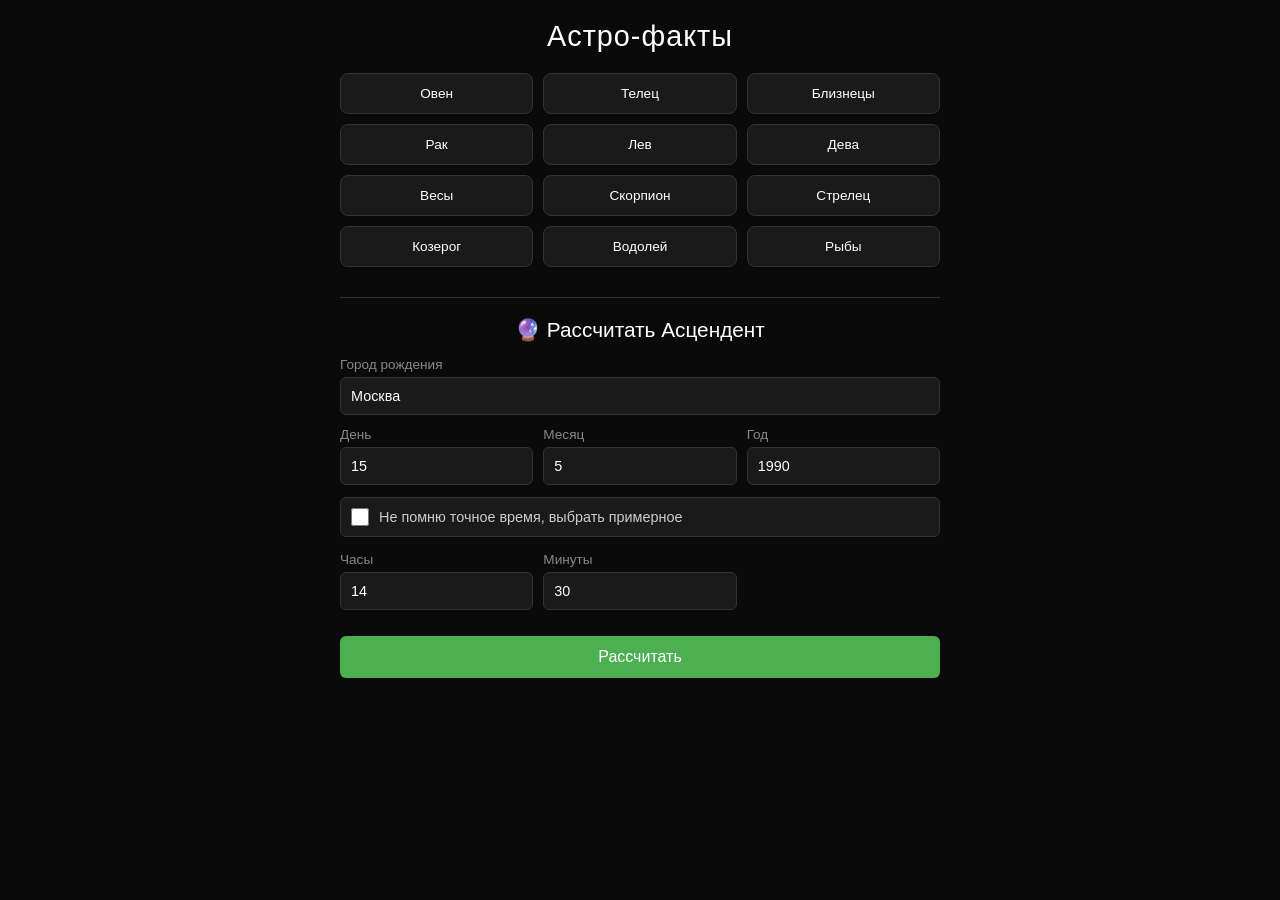
==== index.html @ 6d07a75b "Добавлен Telegram Web App SDK" ====
<!DOCTYPE html>
<html lang="ru">
<head>
    <meta charset="UTF-8">
    <meta name="viewport" content="width=device-width, initial-scale=1.0">
<script src="https://telegram.org/js/telegram-web-app.js"></script>
    <title>Астро-факты</title>
    <style>
        * { margin: 0; padding: 0; box-sizing: border-box; }
        body { font-family: -apple-system, BlinkMacSystemFont, 'Segoe UI', sans-serif; background: #0a0a0a; color: #fff; min-height: 100vh; display: flex; flex-direction: column; align-items: center; padding: 20px; }
        .container { max-width: 600px; width: 100%; }
        h1 { font-size: 1.8rem; margin-bottom: 20px; text-align: center; font-weight: 300; letter-spacing: 1px; }
        .sign-grid { display: grid; grid-template-columns: repeat(3, 1fr); gap: 10px; margin-bottom: 20px; }
        .sign-btn { background: #1a1a1a; border: 1px solid #333; color: #fff; padding: 12px 5px; border-radius: 8px; cursor: pointer; transition: all 0.2s; font-size: 0.85rem; }
        .sign-btn:hover { background: #2a2a2a; border-color: #555; }
        .sign-btn.active { background: #2a2a2a; border-color: #fff; font-weight: bold; }
        .tabs-container { overflow-x: auto; white-space: nowrap; margin-bottom: 20px; padding-bottom: 10px; border-bottom: 1px solid #333; }
        .tabs { display: inline-flex; gap: 8px; }
        .tab-btn { background: #1a1a1a; border: 1px solid #333; color: #888; padding: 10px 15px; cursor: pointer; font-size: 0.85rem; border-radius: 6px; transition: all 0.2s; white-space: nowrap; }
        .tab-btn:hover { color: #fff; border-color: #555; }
        .tab-btn.active { background: #fff; color: #000; font-weight: bold; border-color: #fff; }
        .horoscope-card { background: #1a1a1a; border: 1px solid #333; border-radius: 12px; padding: 20px; min-height: 300px; }
        .section { margin-bottom: 18px; }
        .section-title { font-size: 0.75rem; text-transform: uppercase; color: #888; margin-bottom: 6px; letter-spacing: 1px; }
        .section-content { font-size: 1.05rem; line-height: 1.5; color: #e0e0e0; }
        .astro-fact { background: #1a1a1a; border: 1px solid #333; padding: 12px; margin-bottom: 15px; border-radius: 8px; font-size: 0.85rem; color: #aaa; font-family: monospace; }
        .planet-card { background: #252525; border-left: 3px solid #4CAF50; padding: 12px; margin-bottom: 10px; border-radius: 0 8px 8px 0; font-size: 0.9rem; color: #ccc; }
        .planet-card.venus { border-left-color: #E91E63; }
        .planet-card.mars { border-left-color: #F44336; }
        .date-ref { font-size: 0.8rem; color: #666; text-align: right; margin-bottom: 15px; font-style: italic; }
        .meta { font-size: 0.75rem; color: #555; text-align: center; margin-top: 25px; padding-top: 15px; border-top: 1px solid #222; }
        .hidden { display: none; }
        
        .ascendant-section { margin-top: 30px; padding-top: 20px; border-top: 1px solid #333; }
        .ascendant-section h2 { font-size: 1.3rem; margin-bottom: 15px; text-align: center; font-weight: 400; }
        .form-group { margin-bottom: 12px; }
        .form-group label { display: block; font-size: 0.85rem; color: #888; margin-bottom: 5px; }
        .form-group input, .form-group select { width: 100%; background: #1a1a1a; border: 1px solid #333; color: #fff; padding: 10px; border-radius: 6px; font-size: 0.9rem; }
        .form-group input:focus, .form-group select:focus { outline: none; border-color: #4CAF50; }
        .form-row { display: grid; grid-template-columns: repeat(3, 1fr); gap: 10px; }
        .calc-btn { width: 100%; background: #4CAF50; color: #fff; border: none; padding: 12px; border-radius: 6px; font-size: 1rem; cursor: pointer; margin-top: 10px; transition: background 0.2s; }
        .calc-btn:hover { background: #45a049; }
        .calc-btn:disabled { background: #555; cursor: not-allowed; }
        .ascendant-result { background: #1a1a1a; border: 1px solid #4CAF50; border-radius: 8px; padding: 15px; margin-top: 15px; }
        .ascendant-result h3 { font-size: 1.1rem; margin-bottom: 10px; color: #4CAF50; }
        .ascendant-result p { font-size: 0.95rem; line-height: 1.5; color: #ccc; margin-bottom: 8px; }
        .error-msg { color: #ff6b6b; text-align: center; padding: 10px; }
        
        /* Стили для чекбокса переключения */
        .time-toggle { display: flex; align-items: center; gap: 10px; margin-bottom: 15px; padding: 10px; background: #1a1a1a; border-radius: 6px; border: 1px solid #333; }
        .time-toggle input[type="checkbox"] { width: 18px; height: 18px; cursor: pointer; }
        .time-toggle label { font-size: 0.9rem; color: #ccc; cursor: pointer; margin: 0; }
    </style>
</head>
<body>
    <div class="container">
        <h1>Астро-факты</h1>
        <div class="sign-grid">
            <button class="sign-btn" data-sign="aries">Овен</button>
            <button class="sign-btn" data-sign="taurus">Телец</button>
            <button class="sign-btn" data-sign="gemini">Близнецы</button>
            <button class="sign-btn" data-sign="cancer">Рак</button>
            <button class="sign-btn" data-sign="leo">Лев</button>
            <button class="sign-btn" data-sign="virgo">Дева</button>
            <button class="sign-btn" data-sign="libra">Весы</button>
            <button class="sign-btn" data-sign="scorpio">Скорпион</button>
            <button class="sign-btn" data-sign="sagittarius">Стрелец</button>
            <button class="sign-btn" data-sign="capricorn">Козерог</button>
            <button class="sign-btn" data-sign="aquarius">Водолей</button>
            <button class="sign-btn" data-sign="pisces">Рыбы</button>
        </div>

        <div id="horoscopeCard" class="horoscope-card hidden">
            <div class="tabs-container">
                <div class="tabs">
                    <button class="tab-btn active" data-tab="today">Сегодня</button>
                    <button class="tab-btn" data-tab="tomorrow">Завтра</button>
                    <button class="tab-btn" data-tab="this_week">Эта неделя</button>
                    <button class="tab-btn" data-tab="next_week">След. неделя</button>
                    <button class="tab-btn" data-tab="this_month">Этот месяц</button>
                    <button class="tab-btn" data-tab="next_month">След. месяц</button>
                    <button class="tab-btn" data-tab="this_year">Этот год</button>
                </div>
            </div>

            <div id="loadingMsg" style="text-align: center; color: #888; padding: 40px;">Выберите знак зодиака</div>
            <div id="contentArea" class="hidden">
                <div class="date-ref" id="dateRef"></div>
                <div class="astro-fact" id="astroFact"></div>
                <div class="planet-card venus" id="venusCard"></div>
                <div class="planet-card mars" id="marsCard"></div>
                <div class="section"><div class="section-title">Фокус периода</div><div class="section-content" id="content-focus"></div></div>
                <div class="section"><div class="section-title">Рекомендуется</div><div class="section-content" id="content-do"></div></div>
                <div class="section"><div class="section-title">Категорически избегать</div><div class="section-content" id="content-avoid"></div></div>
            </div>
            <div class="meta" id="meta"></div>
        </div>

        <div class="ascendant-section">
            <h2>🔮 Рассчитать Асцендент</h2>
            <div class="form-group">
                <label>Город рождения</label>
                <input type="text" id="cityInput" placeholder="Например: Москва" value="Москва">
            </div>
            <div class="form-row">
                <div class="form-group"><label>День</label><input type="number" id="dayInput" min="1" max="31" value="15"></div>
                <div class="form-group"><label>Месяц</label><input type="number" id="monthInput" min="1" max="12" value="5"></div>
                <div class="form-group"><label>Год</label><input type="number" id="yearInput" min="1900" max="2030" value="1990"></div>
            </div>
            
            <!-- Чекбокс переключения -->
            <div class="time-toggle">
                <input type="checkbox" id="approximateTime" onchange="toggleTimeInput()">
                <label for="approximateTime">Не помню точное время, выбрать примерное</label>
            </div>

            <!-- Точное время (по умолчанию видно) -->
            <div id="exactTimeBlock">
                <div class="form-row">
                    <div class="form-group"><label>Часы</label><input type="number" id="hourInput" min="0" max="23" value="14"></div>
                    <div class="form-group"><label>Минуты</label><input type="number" id="minuteInput" min="0" max="59" value="30"></div>
                    <div class="form-group"><label>&nbsp;</label><div style="height: 42px;"></div></div>
                </div>
            </div>

            <!-- Примерное время (по умолчанию скрыто) -->
            <div id="approximateTimeBlock" class="hidden">
                <div class="form-group">
                    <label>Примерное время рождения</label>
                    <select id="timeOfDay">
                        <option value="09:00">Утро (06:00 - 11:59)</option>
                        <option value="15:00" selected>День (12:00 - 17:59)</option>
                        <option value="21:00">Вечер (18:00 - 23:59)</option>
                        <option value="03:00">Ночь (00:00 - 05:59)</option>
                    </select>
                </div>
            </div>

            <button class="calc-btn" id="calcBtn" onclick="calculateAscendant()">Рассчитать</button>
            <div id="ascendantResult" class="hidden"></div>
        </div>
    </div>

    <script>
        let horoscopeData = null;
        let currentSign = null;
        let currentTab = 'today';

        fetch('horoscope.json').then(r => r.json()).then(data => { 
            horoscopeData = data; 
            const rx = data.meta.current_mercury_rx ? "⚠️ Меркурий ретроградный" : "✅ Меркурий прямой";
            document.getElementById('meta').textContent = `Система на реальных эфемеридах. Луна: ${data.meta.current_moon}. ${rx}.`;
        }).catch(err => console.error('Ошибка:', err));

        document.querySelectorAll('.sign-btn').forEach(btn => {
            btn.addEventListener('click', () => {
                currentSign = btn.dataset.sign;
                document.querySelectorAll('.sign-btn').forEach(b => b.classList.remove('active'));
                btn.classList.add('active');
                document.getElementById('horoscopeCard').classList.remove('hidden');
                renderContent();
            });
        });

        document.querySelectorAll('.tab-btn').forEach(btn => {
            btn.addEventListener('click', () => {
                currentTab = btn.dataset.tab;
                document.querySelectorAll('.tab-btn').forEach(b => b.classList.remove('active'));
                btn.classList.add('active');
                renderContent();
            });
        });

        function renderContent() {
            if (!horoscopeData || !currentSign) return;
            const data = horoscopeData[currentSign][currentTab];
            if (!data) return;
            document.getElementById('loadingMsg').classList.add('hidden');
            document.getElementById('contentArea').classList.remove('hidden');
            document.getElementById('dateRef').textContent = `Дата расчета: ${data.date_ref}`;
            document.getElementById('astroFact').textContent = data.astro_fact;
            document.getElementById('venusCard').textContent = `♀ Венера: ${data.venus}`;
            document.getElementById('marsCard').textContent = `♂ Марс: ${data.mars}`;
            document.getElementById('content-focus').textContent = data.focus;
            document.getElementById('content-do').textContent = data.do;
            document.getElementById('content-avoid').textContent = data.avoid;
        }

        // Переключение между точным и примерным временем
        function toggleTimeInput() {
            const isApproximate = document.getElementById('approximateTime').checked;
            const exactBlock = document.getElementById('exactTimeBlock');
            const approxBlock = document.getElementById('approximateTimeBlock');
            
            if (isApproximate) {
                exactBlock.classList.add('hidden');
                approxBlock.classList.remove('hidden');
            } else {
                exactBlock.classList.remove('hidden');
                approxBlock.classList.add('hidden');
            }
        }

        async function calculateAscendant() {
            const city = document.getElementById('cityInput').value.trim();
            const day = document.getElementById('dayInput').value;
            const month = document.getElementById('monthInput').value;
            const year = document.getElementById('yearInput').value;
            const isApproximate = document.getElementById('approximateTime').checked;
            
            let hour, minute;
            
            if (isApproximate) {
                // Берем время из выпадающего списка
                const timeString = document.getElementById('timeOfDay').value;
                [hour, minute] = timeString.split(':');
            } else {
                // Берем точное время из полей
                hour = document.getElementById('hourInput').value;
                minute = document.getElementById('minuteInput').value;
            }

            if (!city || !day || !month || !year) {
                showAscendantError('Заполните город и дату рождения');
                return;
            }

            const btn = document.getElementById('calcBtn');
            const resultDiv = document.getElementById('ascendantResult');
            
            btn.disabled = true;
            btn.textContent = 'Считаем...';
            resultDiv.classList.add('hidden');

            try {
                const url = `https://astro-calc.fit-for.workers.dev/?city=${encodeURIComponent(city)}&year=${year}&month=${month}&day=${day}&hour=${hour}&minute=${minute}`;
                
                const response = await fetch(url);
                if (!response.ok) throw new Error('Ошибка сети: ' + response.status);
                
                const data = await response.json();

                if (data.error) {
                    showAscendantError(data.error);
                } else {
                    const timeLabel = isApproximate ? '(примерно)' : '';
                    resultDiv.innerHTML = `
                        <div class="ascendant-result">
                            <h3>♈ Асцендент в знаке ${data.ascendant.sign}</h3>
                            <p><strong>Градус:</strong> ${data.ascendant.degree_in_sign}</p>
                            <p><strong>Время расчета:</strong> ${hour}:${minute} ${timeLabel}</p>
                            <p><strong>Город:</strong> ${data.city}</p>
                            <p style="margin-top: 12px; border-top: 1px solid #333; padding-top: 10px; font-style: italic;">${data.interpretation}</p>
                        </div>
                    `;
                    resultDiv.classList.remove('hidden');
                }
            } catch (error) {
                console.error('Ошибка:', error);
                showAscendantError('Ошибка соединения. Попробуйте позже.');
            } finally {
                btn.disabled = false;
                btn.textContent = 'Рассчитать';
            }
        }

        function showAscendantError(message) {
            const resultDiv = document.getElementById('ascendantResult');
            resultDiv.innerHTML = `<div class="error-msg">${message}</div>`;
            resultDiv.classList.remove('hidden');
        }
    </script>
</body>
</html>
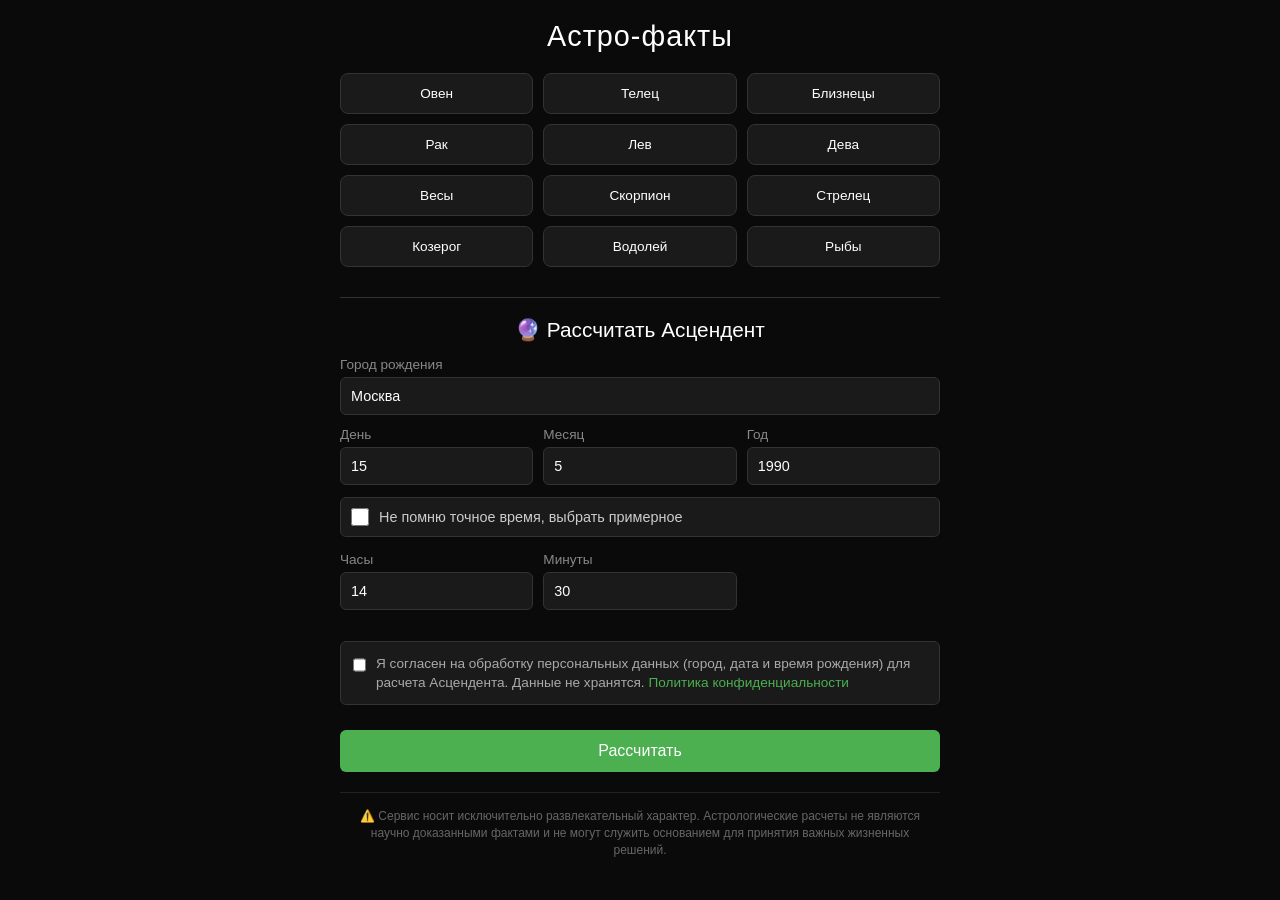
==== commit 6bd61441: "Добавлены политика конфиденциальности, галочка согласия и дисклеймер" ====
--- a/index.html
+++ b/index.html
@@ -3,8 +3,8 @@
 <head>
     <meta charset="UTF-8">
     <meta name="viewport" content="width=device-width, initial-scale=1.0">
-<script src="https://telegram.org/js/telegram-web-app.js"></script>
     <title>Астро-факты</title>
+    <script src="https://telegram.org/js/telegram-web-app.js"></script>
     <style>
         * { margin: 0; padding: 0; box-sizing: border-box; }
         body { font-family: -apple-system, BlinkMacSystemFont, 'Segoe UI', sans-serif; background: #0a0a0a; color: #fff; min-height: 100vh; display: flex; flex-direction: column; align-items: center; padding: 20px; }
@@ -46,10 +46,50 @@
         .ascendant-result p { font-size: 0.95rem; line-height: 1.5; color: #ccc; margin-bottom: 8px; }
         .error-msg { color: #ff6b6b; text-align: center; padding: 10px; }
         
-        /* Стили для чекбокса переключения */
         .time-toggle { display: flex; align-items: center; gap: 10px; margin-bottom: 15px; padding: 10px; background: #1a1a1a; border-radius: 6px; border: 1px solid #333; }
         .time-toggle input[type="checkbox"] { width: 18px; height: 18px; cursor: pointer; }
         .time-toggle label { font-size: 0.9rem; color: #ccc; cursor: pointer; margin: 0; }
+        
+        /* Новые стили для согласия и дисклеймера */
+        .consent-block { 
+            background: #1a1a1a; 
+            border: 1px solid #333; 
+            border-radius: 6px; 
+            padding: 12px; 
+            margin: 15px 0; 
+            display: flex; 
+            align-items: flex-start; 
+            gap: 10px;
+        }
+        .consent-block input[type="checkbox"] { 
+            width: 18px; 
+            height: 18px; 
+            cursor: pointer; 
+            margin-top: 2px;
+        }
+        .consent-block label { 
+            font-size: 0.85rem; 
+            color: #aaa; 
+            cursor: pointer; 
+            line-height: 1.4;
+        }
+        .consent-block a { 
+            color: #4CAF50; 
+            text-decoration: none;
+        }
+        .consent-block a:hover { 
+            text-decoration: underline;
+        }
+        
+        .disclaimer { 
+            font-size: 0.75rem; 
+            color: #666; 
+            text-align: center; 
+            margin-top: 20px; 
+            padding: 15px; 
+            border-top: 1px solid #222;
+            line-height: 1.4;
+        }
     </style>
 </head>
 <body>
@@ -108,13 +148,11 @@
                 <div class="form-group"><label>Год</label><input type="number" id="yearInput" min="1900" max="2030" value="1990"></div>
             </div>
             
-            <!-- Чекбокс переключения -->
             <div class="time-toggle">
                 <input type="checkbox" id="approximateTime" onchange="toggleTimeInput()">
                 <label for="approximateTime">Не помню точное время, выбрать примерное</label>
             </div>
 
-            <!-- Точное время (по умолчанию видно) -->
             <div id="exactTimeBlock">
                 <div class="form-row">
                     <div class="form-group"><label>Часы</label><input type="number" id="hourInput" min="0" max="23" value="14"></div>
@@ -123,7 +161,6 @@
                 </div>
             </div>
 
-            <!-- Примерное время (по умолчанию скрыто) -->
             <div id="approximateTimeBlock" class="hidden">
                 <div class="form-group">
                     <label>Примерное время рождения</label>
@@ -136,8 +173,22 @@
                 </div>
             </div>
 
+            <!-- Блок согласия на обработку ПДн -->
+            <div class="consent-block">
+                <input type="checkbox" id="consentCheckbox">
+                <label for="consentCheckbox">
+                    Я согласен на обработку персональных данных (город, дата и время рождения) для расчета Асцендента. 
+                    Данные не хранятся. <a href="privacy.html" target="_blank">Политика конфиденциальности</a>
+                </label>
+            </div>
+
             <button class="calc-btn" id="calcBtn" onclick="calculateAscendant()">Рассчитать</button>
             <div id="ascendantResult" class="hidden"></div>
+        </div>
+
+        <!-- Дисклеймер -->
+        <div class="disclaimer">
+            ⚠️ Сервис носит исключительно развлекательный характер. Астрологические расчеты не являются научно доказанными фактами и не могут служить основанием для принятия важных жизненных решений.
         </div>
     </div>
 
@@ -186,7 +237,6 @@
             document.getElementById('content-avoid').textContent = data.avoid;
         }
 
-        // Переключение между точным и примерным временем
         function toggleTimeInput() {
             const isApproximate = document.getElementById('approximateTime').checked;
             const exactBlock = document.getElementById('exactTimeBlock');
@@ -202,6 +252,13 @@
         }
 
         async function calculateAscendant() {
+            // Проверяем согласие
+            const consentChecked = document.getElementById('consentCheckbox').checked;
+            if (!consentChecked) {
+                showAscendantError('Поставьте галочку согласия на обработку данных');
+                return;
+            }
+
             const city = document.getElementById('cityInput').value.trim();
             const day = document.getElementById('dayInput').value;
             const month = document.getElementById('monthInput').value;
@@ -211,11 +268,9 @@
             let hour, minute;
             
             if (isApproximate) {
-                // Берем время из выпадающего списка
                 const timeString = document.getElementById('timeOfDay').value;
                 [hour, minute] = timeString.split(':');
             } else {
-                // Берем точное время из полей
                 hour = document.getElementById('hourInput').value;
                 minute = document.getElementById('minuteInput').value;
             }
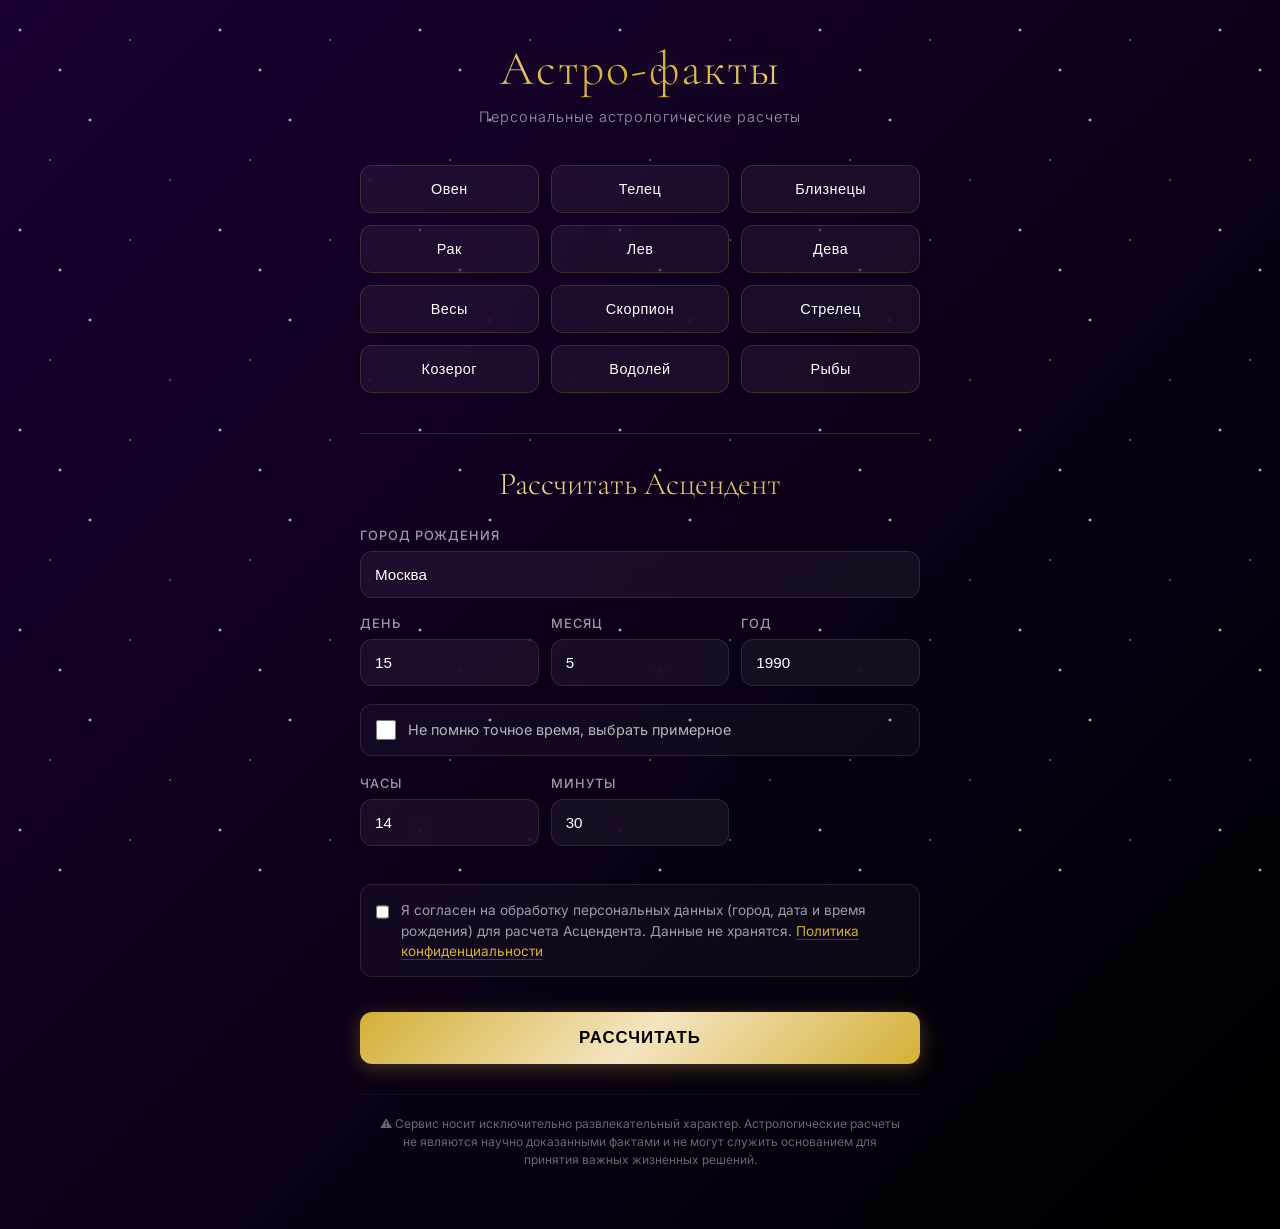
==== commit fa9ed96c: "Премиальный дизайн с космической тематикой" ====
--- a/index.html
+++ b/index.html
@@ -5,96 +5,430 @@
     <meta name="viewport" content="width=device-width, initial-scale=1.0">
     <title>Астро-факты</title>
     <script src="https://telegram.org/js/telegram-web-app.js"></script>
+    <link href="https://fonts.googleapis.com/css2?family=Cormorant+Garamond:wght@300;400;600&family=Inter:wght@300;400;500;600&display=swap" rel="stylesheet">
     <style>
         * { margin: 0; padding: 0; box-sizing: border-box; }
-        body { font-family: -apple-system, BlinkMacSystemFont, 'Segoe UI', sans-serif; background: #0a0a0a; color: #fff; min-height: 100vh; display: flex; flex-direction: column; align-items: center; padding: 20px; }
-        .container { max-width: 600px; width: 100%; }
-        h1 { font-size: 1.8rem; margin-bottom: 20px; text-align: center; font-weight: 300; letter-spacing: 1px; }
-        .sign-grid { display: grid; grid-template-columns: repeat(3, 1fr); gap: 10px; margin-bottom: 20px; }
-        .sign-btn { background: #1a1a1a; border: 1px solid #333; color: #fff; padding: 12px 5px; border-radius: 8px; cursor: pointer; transition: all 0.2s; font-size: 0.85rem; }
-        .sign-btn:hover { background: #2a2a2a; border-color: #555; }
-        .sign-btn.active { background: #2a2a2a; border-color: #fff; font-weight: bold; }
-        .tabs-container { overflow-x: auto; white-space: nowrap; margin-bottom: 20px; padding-bottom: 10px; border-bottom: 1px solid #333; }
-        .tabs { display: inline-flex; gap: 8px; }
-        .tab-btn { background: #1a1a1a; border: 1px solid #333; color: #888; padding: 10px 15px; cursor: pointer; font-size: 0.85rem; border-radius: 6px; transition: all 0.2s; white-space: nowrap; }
-        .tab-btn:hover { color: #fff; border-color: #555; }
-        .tab-btn.active { background: #fff; color: #000; font-weight: bold; border-color: #fff; }
-        .horoscope-card { background: #1a1a1a; border: 1px solid #333; border-radius: 12px; padding: 20px; min-height: 300px; }
-        .section { margin-bottom: 18px; }
-        .section-title { font-size: 0.75rem; text-transform: uppercase; color: #888; margin-bottom: 6px; letter-spacing: 1px; }
-        .section-content { font-size: 1.05rem; line-height: 1.5; color: #e0e0e0; }
-        .astro-fact { background: #1a1a1a; border: 1px solid #333; padding: 12px; margin-bottom: 15px; border-radius: 8px; font-size: 0.85rem; color: #aaa; font-family: monospace; }
-        .planet-card { background: #252525; border-left: 3px solid #4CAF50; padding: 12px; margin-bottom: 10px; border-radius: 0 8px 8px 0; font-size: 0.9rem; color: #ccc; }
+        
+        body { 
+            font-family: 'Inter', sans-serif; 
+            background: linear-gradient(135deg, #1a0033 0%, #0d001a 50%, #000000 100%);
+            color: #fff; 
+            min-height: 100vh; 
+            position: relative;
+            overflow-x: hidden;
+        }
+        
+        /* Анимированные звезды на фоне */
+        body::before {
+            content: '';
+            position: fixed;
+            top: 0;
+            left: 0;
+            width: 100%;
+            height: 100%;
+            background-image: 
+                radial-gradient(2px 2px at 20px 30px, #fff, transparent),
+                radial-gradient(2px 2px at 60px 70px, #fff, transparent),
+                radial-gradient(1px 1px at 50px 160px, #fff, transparent),
+                radial-gradient(1px 1px at 130px 40px, #fff, transparent),
+                radial-gradient(2px 2px at 90px 120px, #fff, transparent),
+                radial-gradient(1px 1px at 170px 180px, #fff, transparent);
+            background-repeat: repeat;
+            background-size: 200px 200px;
+            animation: twinkle 5s ease-in-out infinite;
+            pointer-events: none;
+            z-index: 0;
+        }
+        
+        @keyframes twinkle {
+            0%, 100% { opacity: 0.3; }
+            50% { opacity: 0.6; }
+        }
+        
+        .container { 
+            max-width: 600px; 
+            width: 100%; 
+            margin: 0 auto;
+            padding: 40px 20px;
+            position: relative;
+            z-index: 1;
+        }
+        
+        h1 { 
+            font-family: 'Cormorant Garamond', serif;
+            font-size: 3rem; 
+            margin-bottom: 10px; 
+            text-align: center; 
+            font-weight: 300; 
+            letter-spacing: 2px;
+            background: linear-gradient(135deg, #f4e4c1 0%, #d4af37 50%, #f4e4c1 100%);
+            -webkit-background-clip: text;
+            -webkit-text-fill-color: transparent;
+            background-clip: text;
+            text-shadow: 0 0 30px rgba(212, 175, 55, 0.3);
+        }
+        
+        .subtitle {
+            text-align: center;
+            font-size: 0.9rem;
+            color: rgba(255, 255, 255, 0.6);
+            margin-bottom: 40px;
+            font-weight: 300;
+            letter-spacing: 1px;
+        }
+        
+        .sign-grid { 
+            display: grid; 
+            grid-template-columns: repeat(3, 1fr); 
+            gap: 12px; 
+            margin-bottom: 30px; 
+        }
+        
+        .sign-btn { 
+            background: rgba(255, 255, 255, 0.05);
+            backdrop-filter: blur(10px);
+            border: 1px solid rgba(212, 175, 55, 0.2);
+            color: #fff; 
+            padding: 15px 10px; 
+            border-radius: 12px; 
+            cursor: pointer; 
+            transition: all 0.3s ease; 
+            font-size: 0.9rem;
+            font-weight: 400;
+            letter-spacing: 0.5px;
+        }
+        
+        .sign-btn:hover { 
+            background: rgba(212, 175, 55, 0.1);
+            border-color: rgba(212, 175, 55, 0.5);
+            transform: translateY(-2px);
+            box-shadow: 0 5px 20px rgba(212, 175, 55, 0.2);
+        }
+        
+        .sign-btn.active { 
+            background: linear-gradient(135deg, rgba(212, 175, 55, 0.2) 0%, rgba(212, 175, 55, 0.1) 100%);
+            border-color: #d4af37;
+            font-weight: 600;
+            box-shadow: 0 0 25px rgba(212, 175, 55, 0.3);
+        }
+        
+        .horoscope-card { 
+            background: rgba(255, 255, 255, 0.03);
+            backdrop-filter: blur(20px);
+            border: 1px solid rgba(255, 255, 255, 0.1);
+            border-radius: 20px; 
+            padding: 30px; 
+            margin-bottom: 30px;
+            box-shadow: 0 8px 32px rgba(0, 0, 0, 0.3);
+        }
+        
+        .tabs-container { 
+            overflow-x: auto; 
+            white-space: nowrap; 
+            margin-bottom: 25px; 
+            padding-bottom: 15px;
+            border-bottom: 1px solid rgba(255, 255, 255, 0.1);
+            scrollbar-width: none;
+        }
+        
+        .tabs-container::-webkit-scrollbar { display: none; }
+        
+        .tabs { display: inline-flex; gap: 10px; }
+        
+        .tab-btn { 
+            background: transparent;
+            border: 1px solid rgba(255, 255, 255, 0.1);
+            color: rgba(255, 255, 255, 0.5); 
+            padding: 10px 18px; 
+            cursor: pointer; 
+            font-size: 0.85rem; 
+            border-radius: 20px;
+            transition: all 0.3s ease;
+            white-space: nowrap;
+            font-weight: 400;
+        }
+        
+        .tab-btn:hover { 
+            color: #fff;
+            border-color: rgba(212, 175, 55, 0.3);
+        }
+        
+        .tab-btn.active { 
+            background: linear-gradient(135deg, #d4af37 0%, #f4e4c1 100%);
+            color: #000;
+            border-color: #d4af37;
+            font-weight: 600;
+            box-shadow: 0 4px 15px rgba(212, 175, 55, 0.3);
+        }
+        
+        .section { margin-bottom: 25px; }
+        
+        .section-title { 
+            font-size: 0.75rem; 
+            text-transform: uppercase; 
+            color: rgba(212, 175, 55, 0.8);
+            margin-bottom: 10px; 
+            letter-spacing: 2px;
+            font-weight: 600;
+        }
+        
+        .section-content { 
+            font-size: 1.1rem; 
+            line-height: 1.6; 
+            color: rgba(255, 255, 255, 0.9);
+            font-weight: 300;
+        }
+        
+        .astro-fact { 
+            background: rgba(212, 175, 55, 0.05);
+            border: 1px solid rgba(212, 175, 55, 0.2);
+            padding: 15px; 
+            margin-bottom: 20px; 
+            border-radius: 12px; 
+            font-size: 0.85rem; 
+            color: rgba(244, 228, 193, 0.9);
+            font-family: 'Inter', monospace;
+            letter-spacing: 0.5px;
+        }
+        
+        .planet-card { 
+            background: rgba(255, 255, 255, 0.03);
+            border-left: 3px solid #4CAF50;
+            padding: 15px; 
+            margin-bottom: 12px; 
+            border-radius: 0 12px 12px 0; 
+            font-size: 0.9rem; 
+            color: rgba(255, 255, 255, 0.8);
+            backdrop-filter: blur(10px);
+        }
+        
         .planet-card.venus { border-left-color: #E91E63; }
-        .planet-card.mars { border-left-color: #F44336; }
-        .date-ref { font-size: 0.8rem; color: #666; text-align: right; margin-bottom: 15px; font-style: italic; }
-        .meta { font-size: 0.75rem; color: #555; text-align: center; margin-top: 25px; padding-top: 15px; border-top: 1px solid #222; }
+        .planet-card.mars { border-left-color: #FF5722; }
+        
+        .date-ref { 
+            font-size: 0.8rem; 
+            color: rgba(255, 255, 255, 0.4);
+            text-align: right; 
+            margin-bottom: 20px; 
+            font-style: italic;
+        }
+        
+        .meta { 
+            font-size: 0.75rem; 
+            color: rgba(255, 255, 255, 0.4);
+            text-align: center; 
+            margin-top: 30px; 
+            padding-top: 20px; 
+            border-top: 1px solid rgba(255, 255, 255, 0.1);
+        }
+        
         .hidden { display: none; }
         
-        .ascendant-section { margin-top: 30px; padding-top: 20px; border-top: 1px solid #333; }
-        .ascendant-section h2 { font-size: 1.3rem; margin-bottom: 15px; text-align: center; font-weight: 400; }
-        .form-group { margin-bottom: 12px; }
-        .form-group label { display: block; font-size: 0.85rem; color: #888; margin-bottom: 5px; }
-        .form-group input, .form-group select { width: 100%; background: #1a1a1a; border: 1px solid #333; color: #fff; padding: 10px; border-radius: 6px; font-size: 0.9rem; }
-        .form-group input:focus, .form-group select:focus { outline: none; border-color: #4CAF50; }
-        .form-row { display: grid; grid-template-columns: repeat(3, 1fr); gap: 10px; }
-        .calc-btn { width: 100%; background: #4CAF50; color: #fff; border: none; padding: 12px; border-radius: 6px; font-size: 1rem; cursor: pointer; margin-top: 10px; transition: background 0.2s; }
-        .calc-btn:hover { background: #45a049; }
-        .calc-btn:disabled { background: #555; cursor: not-allowed; }
-        .ascendant-result { background: #1a1a1a; border: 1px solid #4CAF50; border-radius: 8px; padding: 15px; margin-top: 15px; }
-        .ascendant-result h3 { font-size: 1.1rem; margin-bottom: 10px; color: #4CAF50; }
-        .ascendant-result p { font-size: 0.95rem; line-height: 1.5; color: #ccc; margin-bottom: 8px; }
-        .error-msg { color: #ff6b6b; text-align: center; padding: 10px; }
-        
-        .time-toggle { display: flex; align-items: center; gap: 10px; margin-bottom: 15px; padding: 10px; background: #1a1a1a; border-radius: 6px; border: 1px solid #333; }
-        .time-toggle input[type="checkbox"] { width: 18px; height: 18px; cursor: pointer; }
-        .time-toggle label { font-size: 0.9rem; color: #ccc; cursor: pointer; margin: 0; }
-        
-        /* Новые стили для согласия и дисклеймера */
+        /* Секция асцендента */
+        .ascendant-section { 
+            margin-top: 40px; 
+            padding-top: 30px; 
+            border-top: 1px solid rgba(212, 175, 55, 0.2);
+        }
+        
+        .ascendant-section h2 { 
+            font-family: 'Cormorant Garamond', serif;
+            font-size: 2rem; 
+            margin-bottom: 25px; 
+            text-align: center; 
+            font-weight: 300;
+            background: linear-gradient(135deg, #f4e4c1 0%, #d4af37 100%);
+            -webkit-background-clip: text;
+            -webkit-text-fill-color: transparent;
+            background-clip: text;
+        }
+        
+        .form-group { margin-bottom: 18px; }
+        
+        .form-group label { 
+            display: block; 
+            font-size: 0.8rem; 
+            color: rgba(255, 255, 255, 0.6);
+            margin-bottom: 8px;
+            text-transform: uppercase;
+            letter-spacing: 1px;
+            font-weight: 500;
+        }
+        
+        .form-group input, .form-group select { 
+            width: 100%; 
+            background: rgba(255, 255, 255, 0.05);
+            backdrop-filter: blur(10px);
+            border: 1px solid rgba(255, 255, 255, 0.1);
+            color: #fff; 
+            padding: 14px; 
+            border-radius: 12px; 
+            font-size: 0.95rem;
+            transition: all 0.3s ease;
+        }
+        
+        .form-group input:focus, .form-group select:focus { 
+            outline: none; 
+            border-color: #d4af37;
+            background: rgba(255, 255, 255, 0.08);
+            box-shadow: 0 0 20px rgba(212, 175, 55, 0.2);
+        }
+        
+        .form-row { display: grid; grid-template-columns: repeat(3, 1fr); gap: 12px; }
+        
+        .calc-btn { 
+            width: 100%; 
+            background: linear-gradient(135deg, #d4af37 0%, #f4e4c1 50%, #d4af37 100%);
+            color: #000; 
+            border: none; 
+            padding: 16px; 
+            border-radius: 12px; 
+            font-size: 1.05rem; 
+            cursor: pointer; 
+            margin-top: 15px; 
+            transition: all 0.3s ease;
+            font-weight: 600;
+            letter-spacing: 1px;
+            text-transform: uppercase;
+            box-shadow: 0 4px 20px rgba(212, 175, 55, 0.3);
+        }
+        
+        .calc-btn:hover { 
+            transform: translateY(-2px);
+            box-shadow: 0 8px 30px rgba(212, 175, 55, 0.5);
+        }
+        
+        .calc-btn:disabled { 
+            background: rgba(255, 255, 255, 0.1);
+            color: rgba(255, 255, 255, 0.3);
+            cursor: not-allowed;
+            transform: none;
+            box-shadow: none;
+        }
+        
+        .ascendant-result { 
+            background: rgba(212, 175, 55, 0.05);
+            backdrop-filter: blur(20px);
+            border: 1px solid rgba(212, 175, 55, 0.3);
+            border-radius: 16px; 
+            padding: 25px; 
+            margin-top: 20px;
+            box-shadow: 0 8px 32px rgba(212, 175, 55, 0.1);
+        }
+        
+        .ascendant-result h3 { 
+            font-family: 'Cormorant Garamond', serif;
+            font-size: 1.5rem; 
+            margin-bottom: 15px; 
+            background: linear-gradient(135deg, #f4e4c1 0%, #d4af37 100%);
+            -webkit-background-clip: text;
+            -webkit-text-fill-color: transparent;
+            background-clip: text;
+            font-weight: 600;
+        }
+        
+        .ascendant-result p { 
+            font-size: 0.95rem; 
+            line-height: 1.6; 
+            color: rgba(255, 255, 255, 0.8);
+            margin-bottom: 10px;
+        }
+        
+        .error-msg { 
+            color: #ff6b6b; 
+            text-align: center; 
+            padding: 15px;
+            font-size: 0.9rem;
+        }
+        
+        .time-toggle { 
+            display: flex; 
+            align-items: center; 
+            gap: 12px; 
+            margin-bottom: 20px; 
+            padding: 15px; 
+            background: rgba(255, 255, 255, 0.03);
+            border-radius: 12px; 
+            border: 1px solid rgba(255, 255, 255, 0.1);
+        }
+        
+        .time-toggle input[type="checkbox"] { 
+            width: 20px; 
+            height: 20px; 
+            cursor: pointer;
+            accent-color: #d4af37;
+        }
+        
+        .time-toggle label { 
+            font-size: 0.9rem; 
+            color: rgba(255, 255, 255, 0.7);
+            cursor: pointer; 
+            margin: 0;
+            line-height: 1.4;
+        }
+        
         .consent-block { 
-            background: #1a1a1a; 
-            border: 1px solid #333; 
-            border-radius: 6px; 
-            padding: 12px; 
-            margin: 15px 0; 
+            background: rgba(255, 255, 255, 0.03);
+            border: 1px solid rgba(255, 255, 255, 0.1);
+            border-radius: 12px; 
+            padding: 15px; 
+            margin: 20px 0; 
             display: flex; 
             align-items: flex-start; 
-            gap: 10px;
-        }
+            gap: 12px;
+        }
+        
         .consent-block input[type="checkbox"] { 
-            width: 18px; 
-            height: 18px; 
-            cursor: pointer; 
+            width: 20px; 
+            height: 20px; 
+            cursor: pointer;
+            accent-color: #d4af37;
             margin-top: 2px;
         }
+        
         .consent-block label { 
             font-size: 0.85rem; 
-            color: #aaa; 
+            color: rgba(255, 255, 255, 0.6);
             cursor: pointer; 
-            line-height: 1.4;
-        }
+            line-height: 1.5;
+        }
+        
         .consent-block a { 
-            color: #4CAF50; 
+            color: #d4af37;
             text-decoration: none;
-        }
+            border-bottom: 1px solid rgba(212, 175, 55, 0.3);
+        }
+        
         .consent-block a:hover { 
-            text-decoration: underline;
+            border-bottom-color: #d4af37;
         }
         
         .disclaimer { 
             font-size: 0.75rem; 
-            color: #666; 
+            color: rgba(255, 255, 255, 0.4);
             text-align: center; 
-            margin-top: 20px; 
-            padding: 15px; 
-            border-top: 1px solid #222;
-            line-height: 1.4;
+            margin-top: 30px; 
+            padding: 20px; 
+            border-top: 1px solid rgba(255, 255, 255, 0.05);
+            line-height: 1.5;
+        }
+        
+        /* Анимация появления */
+        @keyframes fadeIn {
+            from { opacity: 0; transform: translateY(20px); }
+            to { opacity: 1; transform: translateY(0); }
+        }
+        
+        .horoscope-card, .ascendant-section {
+            animation: fadeIn 0.6s ease-out;
         }
     </style>
 </head>
 <body>
     <div class="container">
         <h1>Астро-факты</h1>
+        <div class="subtitle">Персональные астрологические расчеты</div>
+        
         <div class="sign-grid">
             <button class="sign-btn" data-sign="aries">Овен</button>
             <button class="sign-btn" data-sign="taurus">Телец</button>
@@ -123,7 +457,7 @@
                 </div>
             </div>
 
-            <div id="loadingMsg" style="text-align: center; color: #888; padding: 40px;">Выберите знак зодиака</div>
+            <div id="loadingMsg" style="text-align: center; color: rgba(255,255,255,0.4); padding: 40px;">Выберите знак зодиака</div>
             <div id="contentArea" class="hidden">
                 <div class="date-ref" id="dateRef"></div>
                 <div class="astro-fact" id="astroFact"></div>
@@ -137,7 +471,7 @@
         </div>
 
         <div class="ascendant-section">
-            <h2>🔮 Рассчитать Асцендент</h2>
+            <h2>Рассчитать Асцендент</h2>
             <div class="form-group">
                 <label>Город рождения</label>
                 <input type="text" id="cityInput" placeholder="Например: Москва" value="Москва">
@@ -173,7 +507,6 @@
                 </div>
             </div>
 
-            <!-- Блок согласия на обработку ПДн -->
             <div class="consent-block">
                 <input type="checkbox" id="consentCheckbox">
                 <label for="consentCheckbox">
@@ -186,7 +519,6 @@
             <div id="ascendantResult" class="hidden"></div>
         </div>
 
-        <!-- Дисклеймер -->
         <div class="disclaimer">
             ⚠️ Сервис носит исключительно развлекательный характер. Астрологические расчеты не являются научно доказанными фактами и не могут служить основанием для принятия важных жизненных решений.
         </div>
@@ -252,7 +584,6 @@
         }
 
         async function calculateAscendant() {
-            // Проверяем согласие
             const consentChecked = document.getElementById('consentCheckbox').checked;
             if (!consentChecked) {
                 showAscendantError('Поставьте галочку согласия на обработку данных');
@@ -301,11 +632,11 @@
                     const timeLabel = isApproximate ? '(примерно)' : '';
                     resultDiv.innerHTML = `
                         <div class="ascendant-result">
-                            <h3>♈ Асцендент в знаке ${data.ascendant.sign}</h3>
+                            <h3>Асцендент в знаке ${data.ascendant.sign}</h3>
                             <p><strong>Градус:</strong> ${data.ascendant.degree_in_sign}</p>
                             <p><strong>Время расчета:</strong> ${hour}:${minute} ${timeLabel}</p>
                             <p><strong>Город:</strong> ${data.city}</p>
-                            <p style="margin-top: 12px; border-top: 1px solid #333; padding-top: 10px; font-style: italic;">${data.interpretation}</p>
+                            <p style="margin-top: 15px; padding-top: 15px; border-top: 1px solid rgba(212, 175, 55, 0.2); font-style: italic;">${data.interpretation}</p>
                         </div>
                     `;
                     resultDiv.classList.remove('hidden');
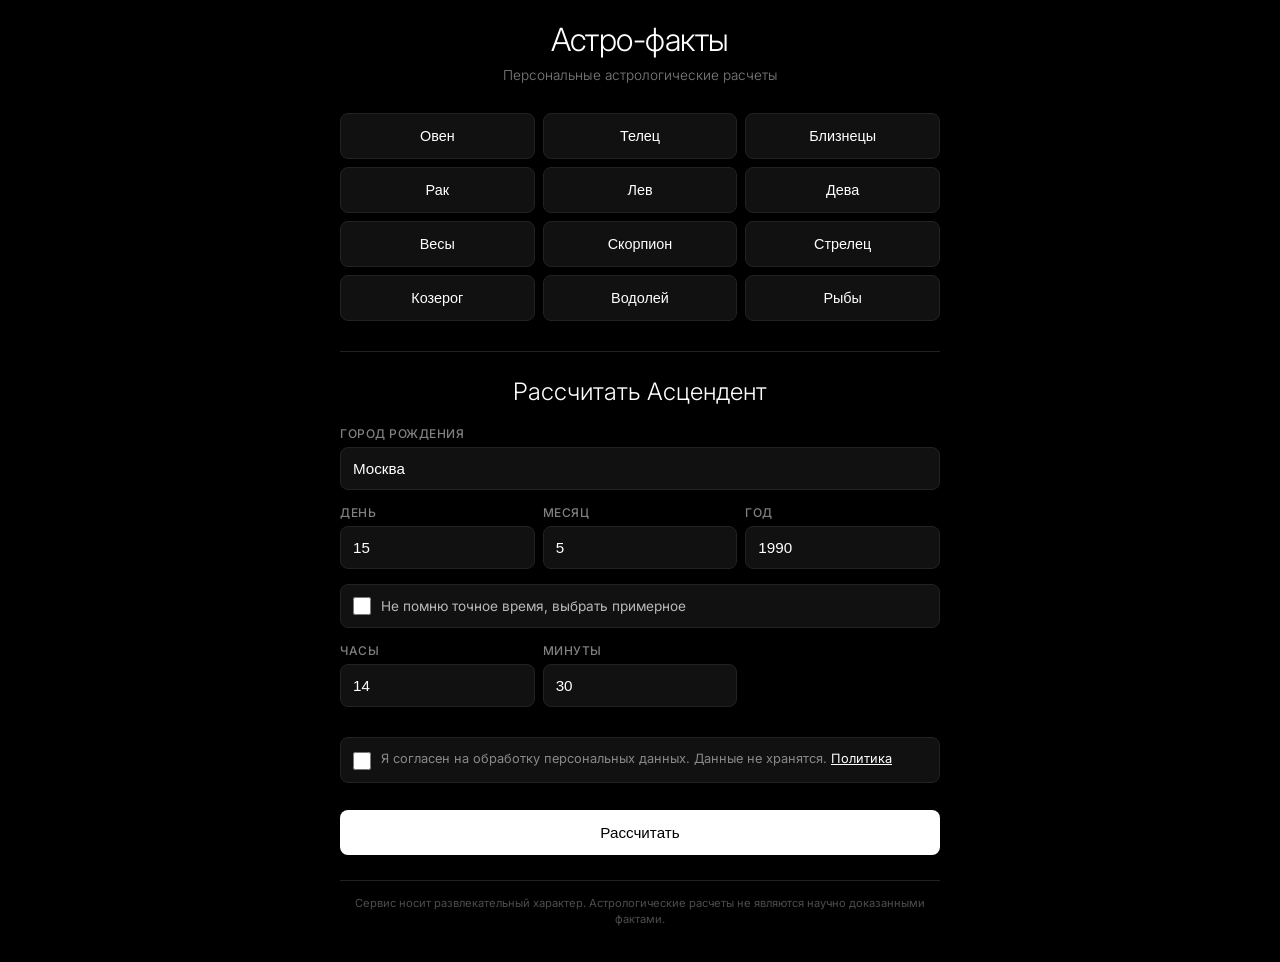
==== commit 506742aa: "Минималистичный дизайн в стиле Co-Star" ====
--- a/index.html
+++ b/index.html
@@ -2,425 +2,338 @@
 <html lang="ru">
 <head>
     <meta charset="UTF-8">
-    <meta name="viewport" content="width=device-width, initial-scale=1.0">
+    <meta name="viewport" content="width=device-width, initial-scale=1.0, maximum-scale=1.0, user-scalable=no">
     <title>Астро-факты</title>
     <script src="https://telegram.org/js/telegram-web-app.js"></script>
-    <link href="https://fonts.googleapis.com/css2?family=Cormorant+Garamond:wght@300;400;600&family=Inter:wght@300;400;500;600&display=swap" rel="stylesheet">
+    <link href="https://fonts.googleapis.com/css2?family=Inter:wght@300;400;500;600&display=swap" rel="stylesheet">
     <style>
-        * { margin: 0; padding: 0; box-sizing: border-box; }
+        * { margin: 0; padding: 0; box-sizing: border-box; -webkit-tap-highlight-color: transparent; }
         
         body { 
-            font-family: 'Inter', sans-serif; 
-            background: linear-gradient(135deg, #1a0033 0%, #0d001a 50%, #000000 100%);
+            font-family: 'Inter', -apple-system, sans-serif; 
+            background: #000;
             color: #fff; 
-            min-height: 100vh; 
-            position: relative;
-            overflow-x: hidden;
-        }
-        
-        /* Анимированные звезды на фоне */
-        body::before {
-            content: '';
-            position: fixed;
-            top: 0;
-            left: 0;
-            width: 100%;
-            height: 100%;
-            background-image: 
-                radial-gradient(2px 2px at 20px 30px, #fff, transparent),
-                radial-gradient(2px 2px at 60px 70px, #fff, transparent),
-                radial-gradient(1px 1px at 50px 160px, #fff, transparent),
-                radial-gradient(1px 1px at 130px 40px, #fff, transparent),
-                radial-gradient(2px 2px at 90px 120px, #fff, transparent),
-                radial-gradient(1px 1px at 170px 180px, #fff, transparent);
-            background-repeat: repeat;
-            background-size: 200px 200px;
-            animation: twinkle 5s ease-in-out infinite;
-            pointer-events: none;
-            z-index: 0;
-        }
-        
-        @keyframes twinkle {
-            0%, 100% { opacity: 0.3; }
-            50% { opacity: 0.6; }
+            min-height: 100vh;
+            padding: 20px;
         }
         
         .container { 
             max-width: 600px; 
-            width: 100%; 
             margin: 0 auto;
-            padding: 40px 20px;
-            position: relative;
-            z-index: 1;
         }
         
         h1 { 
-            font-family: 'Cormorant Garamond', serif;
-            font-size: 3rem; 
-            margin-bottom: 10px; 
+            font-size: 2rem; 
+            margin-bottom: 8px; 
             text-align: center; 
             font-weight: 300; 
-            letter-spacing: 2px;
-            background: linear-gradient(135deg, #f4e4c1 0%, #d4af37 50%, #f4e4c1 100%);
-            -webkit-background-clip: text;
-            -webkit-text-fill-color: transparent;
-            background-clip: text;
-            text-shadow: 0 0 30px rgba(212, 175, 55, 0.3);
+            letter-spacing: -0.5px;
         }
         
         .subtitle {
             text-align: center;
-            font-size: 0.9rem;
-            color: rgba(255, 255, 255, 0.6);
-            margin-bottom: 40px;
+            font-size: 0.85rem;
+            color: rgba(255, 255, 255, 0.5);
+            margin-bottom: 30px;
             font-weight: 300;
-            letter-spacing: 1px;
         }
         
         .sign-grid { 
             display: grid; 
             grid-template-columns: repeat(3, 1fr); 
-            gap: 12px; 
-            margin-bottom: 30px; 
+            gap: 8px; 
+            margin-bottom: 25px; 
         }
         
         .sign-btn { 
-            background: rgba(255, 255, 255, 0.05);
-            backdrop-filter: blur(10px);
-            border: 1px solid rgba(212, 175, 55, 0.2);
+            background: #111;
+            border: 1px solid #222;
             color: #fff; 
-            padding: 15px 10px; 
-            border-radius: 12px; 
+            padding: 14px 8px; 
+            border-radius: 8px; 
             cursor: pointer; 
-            transition: all 0.3s ease; 
+            transition: all 0.2s; 
             font-size: 0.9rem;
             font-weight: 400;
-            letter-spacing: 0.5px;
         }
         
         .sign-btn:hover { 
-            background: rgba(212, 175, 55, 0.1);
-            border-color: rgba(212, 175, 55, 0.5);
-            transform: translateY(-2px);
-            box-shadow: 0 5px 20px rgba(212, 175, 55, 0.2);
+            background: #1a1a1a;
+            border-color: #444;
         }
         
         .sign-btn.active { 
-            background: linear-gradient(135deg, rgba(212, 175, 55, 0.2) 0%, rgba(212, 175, 55, 0.1) 100%);
-            border-color: #d4af37;
-            font-weight: 600;
-            box-shadow: 0 0 25px rgba(212, 175, 55, 0.3);
+            background: #fff;
+            color: #000;
+            border-color: #fff;
+            font-weight: 500;
         }
         
         .horoscope-card { 
-            background: rgba(255, 255, 255, 0.03);
-            backdrop-filter: blur(20px);
-            border: 1px solid rgba(255, 255, 255, 0.1);
-            border-radius: 20px; 
-            padding: 30px; 
-            margin-bottom: 30px;
-            box-shadow: 0 8px 32px rgba(0, 0, 0, 0.3);
-        }
-        
+            background: #111;
+            border: 1px solid #222;
+            border-radius: 12px; 
+            padding: 20px; 
+            margin-bottom: 25px;
+        }
+        
+        /* Вкладки в две строки */
         .tabs-container { 
-            overflow-x: auto; 
-            white-space: nowrap; 
-            margin-bottom: 25px; 
-            padding-bottom: 15px;
-            border-bottom: 1px solid rgba(255, 255, 255, 0.1);
-            scrollbar-width: none;
-        }
-        
-        .tabs-container::-webkit-scrollbar { display: none; }
-        
-        .tabs { display: inline-flex; gap: 10px; }
+            margin-bottom: 20px;
+            border-bottom: 1px solid #222;
+            padding-bottom: 12px;
+        }
+        
+        .tabs { 
+            display: grid;
+            grid-template-columns: repeat(4, 1fr);
+            gap: 6px;
+        }
         
         .tab-btn { 
             background: transparent;
-            border: 1px solid rgba(255, 255, 255, 0.1);
+            border: 1px solid #333;
             color: rgba(255, 255, 255, 0.5); 
-            padding: 10px 18px; 
+            padding: 8px 4px; 
             cursor: pointer; 
-            font-size: 0.85rem; 
-            border-radius: 20px;
-            transition: all 0.3s ease;
-            white-space: nowrap;
+            font-size: 0.75rem; 
+            border-radius: 6px;
+            transition: all 0.2s;
             font-weight: 400;
+            text-align: center;
         }
         
         .tab-btn:hover { 
             color: #fff;
-            border-color: rgba(212, 175, 55, 0.3);
+            border-color: #555;
         }
         
         .tab-btn.active { 
-            background: linear-gradient(135deg, #d4af37 0%, #f4e4c1 100%);
+            background: #fff;
             color: #000;
-            border-color: #d4af37;
-            font-weight: 600;
-            box-shadow: 0 4px 15px rgba(212, 175, 55, 0.3);
-        }
-        
-        .section { margin-bottom: 25px; }
+            border-color: #fff;
+            font-weight: 500;
+        }
+        
+        .section { margin-bottom: 20px; }
         
         .section-title { 
-            font-size: 0.75rem; 
+            font-size: 0.7rem; 
             text-transform: uppercase; 
-            color: rgba(212, 175, 55, 0.8);
-            margin-bottom: 10px; 
-            letter-spacing: 2px;
-            font-weight: 600;
+            color: rgba(255, 255, 255, 0.4);
+            margin-bottom: 8px; 
+            letter-spacing: 1px;
+            font-weight: 500;
         }
         
         .section-content { 
-            font-size: 1.1rem; 
-            line-height: 1.6; 
+            font-size: 1rem; 
+            line-height: 1.5; 
             color: rgba(255, 255, 255, 0.9);
             font-weight: 300;
         }
         
         .astro-fact { 
-            background: rgba(212, 175, 55, 0.05);
-            border: 1px solid rgba(212, 175, 55, 0.2);
-            padding: 15px; 
-            margin-bottom: 20px; 
-            border-radius: 12px; 
+            background: #0a0a0a;
+            border: 1px solid #222;
+            padding: 12px; 
+            margin-bottom: 15px; 
+            border-radius: 8px; 
+            font-size: 0.8rem; 
+            color: rgba(255, 255, 255, 0.7);
+            font-family: 'SF Mono', 'Monaco', monospace;
+            letter-spacing: 0.3px;
+        }
+        
+        .planet-card { 
+            background: #0a0a0a;
+            border-left: 2px solid #4CAF50;
+            padding: 12px; 
+            margin-bottom: 8px; 
+            border-radius: 0 8px 8px 0; 
             font-size: 0.85rem; 
-            color: rgba(244, 228, 193, 0.9);
-            font-family: 'Inter', monospace;
-            letter-spacing: 0.5px;
-        }
-        
-        .planet-card { 
-            background: rgba(255, 255, 255, 0.03);
-            border-left: 3px solid #4CAF50;
-            padding: 15px; 
-            margin-bottom: 12px; 
-            border-radius: 0 12px 12px 0; 
-            font-size: 0.9rem; 
             color: rgba(255, 255, 255, 0.8);
-            backdrop-filter: blur(10px);
         }
         
         .planet-card.venus { border-left-color: #E91E63; }
         .planet-card.mars { border-left-color: #FF5722; }
         
         .date-ref { 
-            font-size: 0.8rem; 
-            color: rgba(255, 255, 255, 0.4);
+            font-size: 0.75rem; 
+            color: rgba(255, 255, 255, 0.3);
             text-align: right; 
-            margin-bottom: 20px; 
-            font-style: italic;
+            margin-bottom: 15px; 
         }
         
         .meta { 
-            font-size: 0.75rem; 
-            color: rgba(255, 255, 255, 0.4);
+            font-size: 0.7rem; 
+            color: rgba(255, 255, 255, 0.3);
             text-align: center; 
-            margin-top: 30px; 
-            padding-top: 20px; 
-            border-top: 1px solid rgba(255, 255, 255, 0.1);
+            margin-top: 20px; 
+            padding-top: 15px; 
+            border-top: 1px solid #222;
         }
         
         .hidden { display: none; }
         
         /* Секция асцендента */
         .ascendant-section { 
-            margin-top: 40px; 
-            padding-top: 30px; 
-            border-top: 1px solid rgba(212, 175, 55, 0.2);
+            margin-top: 30px; 
+            padding-top: 25px; 
+            border-top: 1px solid #222;
         }
         
         .ascendant-section h2 { 
-            font-family: 'Cormorant Garamond', serif;
-            font-size: 2rem; 
-            margin-bottom: 25px; 
+            font-size: 1.5rem; 
+            margin-bottom: 20px; 
             text-align: center; 
             font-weight: 300;
-            background: linear-gradient(135deg, #f4e4c1 0%, #d4af37 100%);
-            -webkit-background-clip: text;
-            -webkit-text-fill-color: transparent;
-            background-clip: text;
-        }
-        
-        .form-group { margin-bottom: 18px; }
+        }
+        
+        .form-group { margin-bottom: 15px; }
         
         .form-group label { 
             display: block; 
-            font-size: 0.8rem; 
-            color: rgba(255, 255, 255, 0.6);
-            margin-bottom: 8px;
+            font-size: 0.75rem; 
+            color: rgba(255, 255, 255, 0.5);
+            margin-bottom: 6px;
             text-transform: uppercase;
-            letter-spacing: 1px;
+            letter-spacing: 0.5px;
             font-weight: 500;
         }
         
         .form-group input, .form-group select { 
             width: 100%; 
-            background: rgba(255, 255, 255, 0.05);
-            backdrop-filter: blur(10px);
-            border: 1px solid rgba(255, 255, 255, 0.1);
+            background: #111;
+            border: 1px solid #222;
             color: #fff; 
-            padding: 14px; 
-            border-radius: 12px; 
+            padding: 12px; 
+            border-radius: 8px; 
             font-size: 0.95rem;
-            transition: all 0.3s ease;
+            transition: border-color 0.2s;
         }
         
         .form-group input:focus, .form-group select:focus { 
             outline: none; 
-            border-color: #d4af37;
-            background: rgba(255, 255, 255, 0.08);
-            box-shadow: 0 0 20px rgba(212, 175, 55, 0.2);
-        }
-        
-        .form-row { display: grid; grid-template-columns: repeat(3, 1fr); gap: 12px; }
+            border-color: #fff;
+        }
+        
+        .form-row { display: grid; grid-template-columns: repeat(3, 1fr); gap: 8px; }
         
         .calc-btn { 
             width: 100%; 
-            background: linear-gradient(135deg, #d4af37 0%, #f4e4c1 50%, #d4af37 100%);
+            background: #fff;
             color: #000; 
             border: none; 
-            padding: 16px; 
+            padding: 14px; 
+            border-radius: 8px; 
+            font-size: 0.95rem; 
+            cursor: pointer; 
+            margin-top: 12px; 
+            transition: all 0.2s;
+            font-weight: 500;
+        }
+        
+        .calc-btn:hover { 
+            background: #e0e0e0;
+        }
+        
+        .calc-btn:disabled { 
+            background: #333;
+            color: #666;
+            cursor: not-allowed;
+        }
+        
+        .ascendant-result { 
+            background: #111;
+            border: 1px solid #222;
             border-radius: 12px; 
-            font-size: 1.05rem; 
-            cursor: pointer; 
-            margin-top: 15px; 
-            transition: all 0.3s ease;
-            font-weight: 600;
-            letter-spacing: 1px;
-            text-transform: uppercase;
-            box-shadow: 0 4px 20px rgba(212, 175, 55, 0.3);
-        }
-        
-        .calc-btn:hover { 
-            transform: translateY(-2px);
-            box-shadow: 0 8px 30px rgba(212, 175, 55, 0.5);
-        }
-        
-        .calc-btn:disabled { 
-            background: rgba(255, 255, 255, 0.1);
-            color: rgba(255, 255, 255, 0.3);
-            cursor: not-allowed;
-            transform: none;
-            box-shadow: none;
-        }
-        
-        .ascendant-result { 
-            background: rgba(212, 175, 55, 0.05);
-            backdrop-filter: blur(20px);
-            border: 1px solid rgba(212, 175, 55, 0.3);
-            border-radius: 16px; 
-            padding: 25px; 
-            margin-top: 20px;
-            box-shadow: 0 8px 32px rgba(212, 175, 55, 0.1);
+            padding: 20px; 
+            margin-top: 15px;
         }
         
         .ascendant-result h3 { 
-            font-family: 'Cormorant Garamond', serif;
-            font-size: 1.5rem; 
-            margin-bottom: 15px; 
-            background: linear-gradient(135deg, #f4e4c1 0%, #d4af37 100%);
-            -webkit-background-clip: text;
-            -webkit-text-fill-color: transparent;
-            background-clip: text;
-            font-weight: 600;
+            font-size: 1.2rem; 
+            margin-bottom: 12px; 
+            font-weight: 400;
         }
         
         .ascendant-result p { 
-            font-size: 0.95rem; 
-            line-height: 1.6; 
+            font-size: 0.9rem; 
+            line-height: 1.5; 
             color: rgba(255, 255, 255, 0.8);
-            margin-bottom: 10px;
+            margin-bottom: 8px;
         }
         
         .error-msg { 
-            color: #ff6b6b; 
+            color: #ff4444; 
             text-align: center; 
-            padding: 15px;
+            padding: 12px;
             font-size: 0.9rem;
         }
         
         .time-toggle { 
             display: flex; 
             align-items: center; 
-            gap: 12px; 
-            margin-bottom: 20px; 
-            padding: 15px; 
-            background: rgba(255, 255, 255, 0.03);
-            border-radius: 12px; 
-            border: 1px solid rgba(255, 255, 255, 0.1);
+            gap: 10px; 
+            margin-bottom: 15px; 
+            padding: 12px; 
+            background: #111;
+            border-radius: 8px; 
+            border: 1px solid #222;
         }
         
         .time-toggle input[type="checkbox"] { 
-            width: 20px; 
-            height: 20px; 
+            width: 18px; 
+            height: 18px; 
             cursor: pointer;
-            accent-color: #d4af37;
         }
         
         .time-toggle label { 
-            font-size: 0.9rem; 
+            font-size: 0.85rem; 
             color: rgba(255, 255, 255, 0.7);
             cursor: pointer; 
             margin: 0;
-            line-height: 1.4;
         }
         
         .consent-block { 
-            background: rgba(255, 255, 255, 0.03);
-            border: 1px solid rgba(255, 255, 255, 0.1);
-            border-radius: 12px; 
-            padding: 15px; 
-            margin: 20px 0; 
+            background: #111;
+            border: 1px solid #222;
+            border-radius: 8px; 
+            padding: 12px; 
+            margin: 15px 0; 
             display: flex; 
             align-items: flex-start; 
-            gap: 12px;
+            gap: 10px;
         }
         
         .consent-block input[type="checkbox"] { 
-            width: 20px; 
-            height: 20px; 
+            width: 18px; 
+            height: 18px; 
             cursor: pointer;
-            accent-color: #d4af37;
             margin-top: 2px;
         }
         
         .consent-block label { 
-            font-size: 0.85rem; 
-            color: rgba(255, 255, 255, 0.6);
+            font-size: 0.8rem; 
+            color: rgba(255, 255, 255, 0.5);
             cursor: pointer; 
-            line-height: 1.5;
+            line-height: 1.4;
         }
         
         .consent-block a { 
-            color: #d4af37;
-            text-decoration: none;
-            border-bottom: 1px solid rgba(212, 175, 55, 0.3);
-        }
-        
-        .consent-block a:hover { 
-            border-bottom-color: #d4af37;
+            color: #fff;
+            text-decoration: underline;
         }
         
         .disclaimer { 
-            font-size: 0.75rem; 
-            color: rgba(255, 255, 255, 0.4);
+            font-size: 0.7rem; 
+            color: rgba(255, 255, 255, 0.3);
             text-align: center; 
-            margin-top: 30px; 
-            padding: 20px; 
-            border-top: 1px solid rgba(255, 255, 255, 0.05);
-            line-height: 1.5;
-        }
-        
-        /* Анимация появления */
-        @keyframes fadeIn {
-            from { opacity: 0; transform: translateY(20px); }
-            to { opacity: 1; transform: translateY(0); }
-        }
-        
-        .horoscope-card, .ascendant-section {
-            animation: fadeIn 0.6s ease-out;
+            margin-top: 25px; 
+            padding: 15px; 
+            border-top: 1px solid #222;
+            line-height: 1.4;
         }
     </style>
 </head>
@@ -449,15 +362,15 @@
                 <div class="tabs">
                     <button class="tab-btn active" data-tab="today">Сегодня</button>
                     <button class="tab-btn" data-tab="tomorrow">Завтра</button>
-                    <button class="tab-btn" data-tab="this_week">Эта неделя</button>
-                    <button class="tab-btn" data-tab="next_week">След. неделя</button>
-                    <button class="tab-btn" data-tab="this_month">Этот месяц</button>
-                    <button class="tab-btn" data-tab="next_month">След. месяц</button>
-                    <button class="tab-btn" data-tab="this_year">Этот год</button>
+                    <button class="tab-btn" data-tab="this_week">Неделя</button>
+                    <button class="tab-btn" data-tab="next_week">След. нед.</button>
+                    <button class="tab-btn" data-tab="this_month">Месяц</button>
+                    <button class="tab-btn" data-tab="next_month">След. мес.</button>
+                    <button class="tab-btn" data-tab="this_year">Год</button>
                 </div>
             </div>
 
-            <div id="loadingMsg" style="text-align: center; color: rgba(255,255,255,0.4); padding: 40px;">Выберите знак зодиака</div>
+            <div id="loadingMsg" style="text-align: center; color: rgba(255,255,255,0.3); padding: 30px;">Выберите знак зодиака</div>
             <div id="contentArea" class="hidden">
                 <div class="date-ref" id="dateRef"></div>
                 <div class="astro-fact" id="astroFact"></div>
@@ -510,8 +423,7 @@
             <div class="consent-block">
                 <input type="checkbox" id="consentCheckbox">
                 <label for="consentCheckbox">
-                    Я согласен на обработку персональных данных (город, дата и время рождения) для расчета Асцендента. 
-                    Данные не хранятся. <a href="privacy.html" target="_blank">Политика конфиденциальности</a>
+                    Я согласен на обработку персональных данных. Данные не хранятся. <a href="privacy.html" target="_blank">Политика</a>
                 </label>
             </div>
 
@@ -520,19 +432,22 @@
         </div>
 
         <div class="disclaimer">
-            ⚠️ Сервис носит исключительно развлекательный характер. Астрологические расчеты не являются научно доказанными фактами и не могут служить основанием для принятия важных жизненных решений.
+            Сервис носит развлекательный характер. Астрологические расчеты не являются научно доказанными фактами.
         </div>
     </div>
 
     <script>
+        // Кэш-бастер для Telegram
+        const VERSION = '2026.11.09.1';
+        
         let horoscopeData = null;
         let currentSign = null;
         let currentTab = 'today';
 
-        fetch('horoscope.json').then(r => r.json()).then(data => { 
+        fetch('horoscope.json?v=' + VERSION).then(r => r.json()).then(data => { 
             horoscopeData = data; 
             const rx = data.meta.current_mercury_rx ? "⚠️ Меркурий ретроградный" : "✅ Меркурий прямой";
-            document.getElementById('meta').textContent = `Система на реальных эфемеридах. Луна: ${data.meta.current_moon}. ${rx}.`;
+            document.getElementById('meta').textContent = `Луна: ${data.meta.current_moon}. ${rx}.`;
         }).catch(err => console.error('Ошибка:', err));
 
         document.querySelectorAll('.sign-btn').forEach(btn => {
@@ -560,7 +475,7 @@
             if (!data) return;
             document.getElementById('loadingMsg').classList.add('hidden');
             document.getElementById('contentArea').classList.remove('hidden');
-            document.getElementById('dateRef').textContent = `Дата расчета: ${data.date_ref}`;
+            document.getElementById('dateRef').textContent = `Дата: ${data.date_ref}`;
             document.getElementById('astroFact').textContent = data.astro_fact;
             document.getElementById('venusCard').textContent = `♀ Венера: ${data.venus}`;
             document.getElementById('marsCard').textContent = `♂ Марс: ${data.mars}`;
@@ -586,7 +501,7 @@
         async function calculateAscendant() {
             const consentChecked = document.getElementById('consentCheckbox').checked;
             if (!consentChecked) {
-                showAscendantError('Поставьте галочку согласия на обработку данных');
+                showAscendantError('Поставьте галочку согласия');
                 return;
             }
 
@@ -607,7 +522,7 @@
             }
 
             if (!city || !day || !month || !year) {
-                showAscendantError('Заполните город и дату рождения');
+                showAscendantError('Заполните город и дату');
                 return;
             }
 
@@ -619,7 +534,7 @@
             resultDiv.classList.add('hidden');
 
             try {
-                const url = `https://astro-calc.fit-for.workers.dev/?city=${encodeURIComponent(city)}&year=${year}&month=${month}&day=${day}&hour=${hour}&minute=${minute}`;
+                const url = `https://astro-calc.fit-for.workers.dev/?city=${encodeURIComponent(city)}&year=${year}&month=${month}&day=${day}&hour=${hour}&minute=${minute}&v=${VERSION}`;
                 
                 const response = await fetch(url);
                 if (!response.ok) throw new Error('Ошибка сети: ' + response.status);
@@ -634,16 +549,16 @@
                         <div class="ascendant-result">
                             <h3>Асцендент в знаке ${data.ascendant.sign}</h3>
                             <p><strong>Градус:</strong> ${data.ascendant.degree_in_sign}</p>
-                            <p><strong>Время расчета:</strong> ${hour}:${minute} ${timeLabel}</p>
+                            <p><strong>Время:</strong> ${hour}:${minute} ${timeLabel}</p>
                             <p><strong>Город:</strong> ${data.city}</p>
-                            <p style="margin-top: 15px; padding-top: 15px; border-top: 1px solid rgba(212, 175, 55, 0.2); font-style: italic;">${data.interpretation}</p>
+                            <p style="margin-top: 12px; padding-top: 12px; border-top: 1px solid #222; font-style: italic; color: rgba(255,255,255,0.7);">${data.interpretation}</p>
                         </div>
                     `;
                     resultDiv.classList.remove('hidden');
                 }
             } catch (error) {
                 console.error('Ошибка:', error);
-                showAscendantError('Ошибка соединения. Попробуйте позже.');
+                showAscendantError('Ошибка соединения');
             } finally {
                 btn.disabled = false;
                 btn.textContent = 'Рассчитать';
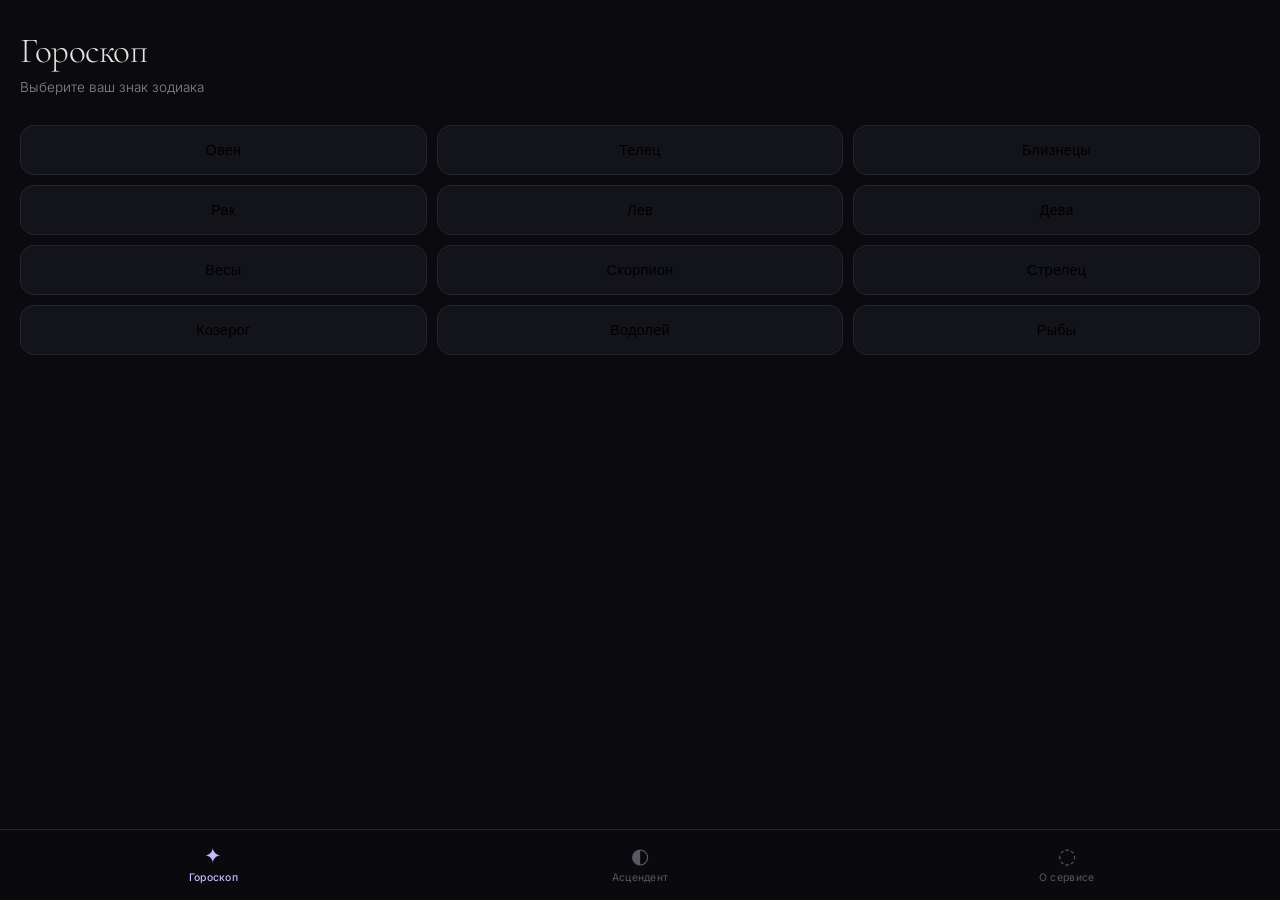
==== commit 15bdca73: "Нижняя навигация и сегментированный переключатель периодов" ====
--- a/index.html
+++ b/index.html
@@ -2,306 +2,420 @@
 <html lang="ru">
 <head>
     <meta charset="UTF-8">
-    <meta name="viewport" content="width=device-width, initial-scale=1.0, maximum-scale=1.0, user-scalable=no">
+    <meta name="viewport" content="width=device-width, initial-scale=1.0, maximum-scale=1.0, user-scalable=no, viewport-fit=cover">
+    <meta name="theme-color" content="#0a0a0f">
     <title>Астро-факты</title>
     <script src="https://telegram.org/js/telegram-web-app.js"></script>
-    <link href="https://fonts.googleapis.com/css2?family=Inter:wght@300;400;500;600&display=swap" rel="stylesheet">
+    <link rel="preconnect" href="https://fonts.googleapis.com">
+    <link rel="preconnect" href="https://fonts.gstatic.com" crossorigin>
+    <link href="https://fonts.googleapis.com/css2?family=Cormorant+Garamond:ital,wght@0,300;0,400;0,500;1,300&family=Inter:wght@300;400;500&display=swap" rel="stylesheet">
     <style>
         * { margin: 0; padding: 0; box-sizing: border-box; -webkit-tap-highlight-color: transparent; }
         
+        :root {
+            --bg: #0a0a0f;
+            --bg-card: #13131a;
+            --bg-elevated: #1a1a23;
+            --border: #25252f;
+            --text: #e8e4df;
+            --text-dim: #8a8690;
+            --text-muted: #5a5760;
+            --accent: #c9b8ff;
+            --accent-dim: rgba(201, 184, 255, 0.15);
+            --success: #7dd3a0;
+            --danger: #ff7b8a;
+            --venus: #e891a8;
+            --mars: #ff9b7a;
+        }
+        
+        html, body {
+            height: 100%;
+            overflow: hidden;
+        }
+        
         body { 
             font-family: 'Inter', -apple-system, sans-serif; 
-            background: #000;
-            color: #fff; 
-            min-height: 100vh;
-            padding: 20px;
-        }
-        
-        .container { 
-            max-width: 600px; 
-            margin: 0 auto;
-        }
-        
-        h1 { 
-            font-size: 2rem; 
-            margin-bottom: 8px; 
-            text-align: center; 
-            font-weight: 300; 
+            background: var(--bg);
+            color: var(--text);
+            font-size: 15px;
+            line-height: 1.5;
+            font-weight: 300;
+            -webkit-font-smoothing: antialiased;
+        }
+        
+        /* Главный контейнер с отступом под нижнюю панель */
+        .app {
+            height: 100vh;
+            height: 100dvh;
+            display: flex;
+            flex-direction: column;
+            padding-bottom: env(safe-area-inset-bottom);
+        }
+        
+        .content {
+            flex: 1;
+            overflow-y: auto;
+            overflow-x: hidden;
+            padding: 24px 20px 20px;
+            -webkit-overflow-scrolling: touch;
+        }
+        
+        .content::-webkit-scrollbar { display: none; }
+        
+        /* Экраны */
+        .screen { display: none; animation: fadeIn 0.3s ease; }
+        .screen.active { display: block; }
+        
+        @keyframes fadeIn {
+            from { opacity: 0; transform: translateY(8px); }
+            to { opacity: 1; transform: translateY(0); }
+        }
+        
+        /* Заголовки */
+        .screen-header {
+            margin-bottom: 28px;
+            padding-top: 8px;
+        }
+        
+        .screen-title {
+            font-family: 'Cormorant Garamond', serif;
+            font-size: 2.2rem;
+            font-weight: 300;
             letter-spacing: -0.5px;
-        }
-        
-        .subtitle {
+            line-height: 1.1;
+            margin-bottom: 6px;
+        }
+        
+        .screen-subtitle {
+            font-size: 0.85rem;
+            color: var(--text-dim);
+            font-weight: 300;
+        }
+        
+        /* Сетка знаков */
+        .signs-grid {
+            display: grid;
+            grid-template-columns: repeat(3, 1fr);
+            gap: 10px;
+            margin-bottom: 24px;
+        }
+        
+        .sign-card {
+            background: var(--bg-card);
+            border: 1px solid var(--border);
+            border-radius: 14px;
+            padding: 16px 8px;
             text-align: center;
-            font-size: 0.85rem;
-            color: rgba(255, 255, 255, 0.5);
-            margin-bottom: 30px;
+            cursor: pointer;
+            transition: all 0.25s ease;
+            position: relative;
+            overflow: hidden;
+        }
+        
+        .sign-card::before {
+            content: '';
+            position: absolute;
+            top: 0; left: 0; right: 0;
+            height: 2px;
+            background: linear-gradient(90deg, transparent, var(--accent), transparent);
+            opacity: 0;
+            transition: opacity 0.25s;
+        }
+        
+        .sign-card:hover {
+            background: var(--bg-elevated);
+            border-color: #35354a;
+            transform: translateY(-2px);
+        }
+        
+        .sign-card.active {
+            background: var(--accent-dim);
+            border-color: var(--accent);
+        }
+        
+        .sign-card.active::before { opacity: 1; }
+        
+        .sign-name {
+            font-size: 0.9rem;
+            font-weight: 400;
+            letter-spacing: 0.3px;
+        }
+        
+        .sign-card.active .sign-name {
+            color: var(--accent);
+            font-weight: 500;
+        }
+        
+        /* Сегментированный переключатель */
+        .segmented {
+            display: flex;
+            background: var(--bg-card);
+            border: 1px solid var(--border);
+            border-radius: 10px;
+            padding: 4px;
+            margin-bottom: 24px;
+        }
+        
+        .segment {
+            flex: 1;
+            background: transparent;
+            border: none;
+            color: var(--text-dim);
+            padding: 10px 4px;
+            font-size: 0.8rem;
+            font-weight: 400;
+            cursor: pointer;
+            border-radius: 7px;
+            transition: all 0.25s;
+            font-family: inherit;
+        }
+        
+        .segment.active {
+            background: var(--bg-elevated);
+            color: var(--text);
+            font-weight: 500;
+            box-shadow: 0 2px 8px rgba(0,0,0,0.3);
+        }
+        
+        /* Карточка прогноза */
+        .forecast-card {
+            background: var(--bg-card);
+            border: 1px solid var(--border);
+            border-radius: 16px;
+            padding: 22px;
+            margin-bottom: 16px;
+        }
+        
+        .forecast-meta {
+            display: flex;
+            justify-content: space-between;
+            align-items: center;
+            margin-bottom: 18px;
+            padding-bottom: 14px;
+            border-bottom: 1px solid var(--border);
+        }
+        
+        .forecast-date {
+            font-size: 0.75rem;
+            color: var(--text-muted);
+            letter-spacing: 0.5px;
+        }
+        
+        .forecast-astro {
+            font-size: 0.75rem;
+            color: var(--text-dim);
+            font-family: 'SF Mono', 'Monaco', monospace;
+            letter-spacing: 0.3px;
+        }
+        
+        .forecast-section {
+            margin-bottom: 18px;
+        }
+        
+        .forecast-section:last-child { margin-bottom: 0; }
+        
+        .forecast-label {
+            font-size: 0.7rem;
+            text-transform: uppercase;
+            color: var(--text-muted);
+            letter-spacing: 1.5px;
+            margin-bottom: 8px;
+            font-weight: 500;
+        }
+        
+        .forecast-text {
+            font-size: 1rem;
+            line-height: 1.55;
+            color: var(--text);
             font-weight: 300;
         }
         
-        .sign-grid { 
+        .planet-row {
+            display: flex;
+            align-items: flex-start;
+            gap: 12px;
+            padding: 14px;
+            background: var(--bg-elevated);
+            border-radius: 10px;
+            margin-bottom: 8px;
+            border-left: 2px solid var(--accent);
+        }
+        
+        .planet-row.venus { border-left-color: var(--venus); }
+        .planet-row.mars { border-left-color: var(--mars); }
+        
+        .planet-symbol {
+            font-size: 1.1rem;
+            flex-shrink: 0;
+            margin-top: 2px;
+        }
+        
+        .planet-text {
+            font-size: 0.88rem;
+            line-height: 1.5;
+            color: var(--text);
+        }
+        
+        /* Пустое состояние */
+        .empty-state {
+            text-align: center;
+            padding: 60px 20px;
+            color: var(--text-muted);
+        }
+        
+        .empty-state-icon {
+            font-size: 2.5rem;
+            margin-bottom: 12px;
+            opacity: 0.4;
+        }
+        
+        .empty-state-text {
+            font-size: 0.9rem;
+            font-weight: 300;
+        }
+        
+        /* Форма асцендента */
+        .form-group { margin-bottom: 16px; }
+        
+        .form-label { 
+            display: block; 
+            font-size: 0.7rem; 
+            color: var(--text-muted);
+            margin-bottom: 8px;
+            text-transform: uppercase;
+            letter-spacing: 1px;
+            font-weight: 500;
+        }
+        
+        .form-input, .form-select { 
+            width: 100%; 
+            background: var(--bg-card);
+            border: 1px solid var(--border);
+            color: var(--text); 
+            padding: 14px 16px; 
+            border-radius: 10px; 
+            font-size: 0.95rem;
+            font-family: inherit;
+            transition: border-color 0.2s;
+            -webkit-appearance: none;
+        }
+        
+        .form-input:focus, .form-select:focus { 
+            outline: none; 
+            border-color: var(--accent);
+        }
+        
+        .form-row { 
             display: grid; 
             grid-template-columns: repeat(3, 1fr); 
-            gap: 8px; 
-            margin-bottom: 25px; 
-        }
-        
-        .sign-btn { 
-            background: #111;
-            border: 1px solid #222;
-            color: #fff; 
-            padding: 14px 8px; 
-            border-radius: 8px; 
-            cursor: pointer; 
-            transition: all 0.2s; 
-            font-size: 0.9rem;
-            font-weight: 400;
-        }
-        
-        .sign-btn:hover { 
-            background: #1a1a1a;
-            border-color: #444;
-        }
-        
-        .sign-btn.active { 
-            background: #fff;
-            color: #000;
-            border-color: #fff;
-            font-weight: 500;
-        }
-        
-        .horoscope-card { 
-            background: #111;
-            border: 1px solid #222;
-            border-radius: 12px; 
-            padding: 20px; 
-            margin-bottom: 25px;
-        }
-        
-        /* Вкладки в две строки */
-        .tabs-container { 
-            margin-bottom: 20px;
-            border-bottom: 1px solid #222;
-            padding-bottom: 12px;
-        }
-        
-        .tabs { 
-            display: grid;
-            grid-template-columns: repeat(4, 1fr);
-            gap: 6px;
-        }
-        
-        .tab-btn { 
-            background: transparent;
-            border: 1px solid #333;
-            color: rgba(255, 255, 255, 0.5); 
-            padding: 8px 4px; 
-            cursor: pointer; 
-            font-size: 0.75rem; 
-            border-radius: 6px;
-            transition: all 0.2s;
-            font-weight: 400;
-            text-align: center;
-        }
-        
-        .tab-btn:hover { 
-            color: #fff;
-            border-color: #555;
-        }
-        
-        .tab-btn.active { 
-            background: #fff;
-            color: #000;
-            border-color: #fff;
-            font-weight: 500;
-        }
-        
-        .section { margin-bottom: 20px; }
-        
-        .section-title { 
-            font-size: 0.7rem; 
-            text-transform: uppercase; 
-            color: rgba(255, 255, 255, 0.4);
-            margin-bottom: 8px; 
-            letter-spacing: 1px;
-            font-weight: 500;
-        }
-        
-        .section-content { 
-            font-size: 1rem; 
-            line-height: 1.5; 
-            color: rgba(255, 255, 255, 0.9);
-            font-weight: 300;
-        }
-        
-        .astro-fact { 
-            background: #0a0a0a;
-            border: 1px solid #222;
-            padding: 12px; 
-            margin-bottom: 15px; 
-            border-radius: 8px; 
-            font-size: 0.8rem; 
-            color: rgba(255, 255, 255, 0.7);
-            font-family: 'SF Mono', 'Monaco', monospace;
-            letter-spacing: 0.3px;
-        }
-        
-        .planet-card { 
-            background: #0a0a0a;
-            border-left: 2px solid #4CAF50;
-            padding: 12px; 
-            margin-bottom: 8px; 
-            border-radius: 0 8px 8px 0; 
-            font-size: 0.85rem; 
-            color: rgba(255, 255, 255, 0.8);
-        }
-        
-        .planet-card.venus { border-left-color: #E91E63; }
-        .planet-card.mars { border-left-color: #FF5722; }
-        
-        .date-ref { 
-            font-size: 0.75rem; 
-            color: rgba(255, 255, 255, 0.3);
-            text-align: right; 
-            margin-bottom: 15px; 
-        }
-        
-        .meta { 
-            font-size: 0.7rem; 
-            color: rgba(255, 255, 255, 0.3);
-            text-align: center; 
-            margin-top: 20px; 
-            padding-top: 15px; 
-            border-top: 1px solid #222;
-        }
-        
-        .hidden { display: none; }
-        
-        /* Секция асцендента */
-        .ascendant-section { 
-            margin-top: 30px; 
-            padding-top: 25px; 
-            border-top: 1px solid #222;
-        }
-        
-        .ascendant-section h2 { 
-            font-size: 1.5rem; 
-            margin-bottom: 20px; 
-            text-align: center; 
-            font-weight: 300;
-        }
-        
-        .form-group { margin-bottom: 15px; }
-        
-        .form-group label { 
-            display: block; 
-            font-size: 0.75rem; 
-            color: rgba(255, 255, 255, 0.5);
-            margin-bottom: 6px;
-            text-transform: uppercase;
-            letter-spacing: 0.5px;
-            font-weight: 500;
-        }
-        
-        .form-group input, .form-group select { 
-            width: 100%; 
-            background: #111;
-            border: 1px solid #222;
-            color: #fff; 
-            padding: 12px; 
-            border-radius: 8px; 
-            font-size: 0.95rem;
-            transition: border-color 0.2s;
-        }
-        
-        .form-group input:focus, .form-group select:focus { 
-            outline: none; 
-            border-color: #fff;
-        }
-        
-        .form-row { display: grid; grid-template-columns: repeat(3, 1fr); gap: 8px; }
-        
-        .calc-btn { 
-            width: 100%; 
-            background: #fff;
-            color: #000; 
-            border: none; 
-            padding: 14px; 
-            border-radius: 8px; 
-            font-size: 0.95rem; 
-            cursor: pointer; 
-            margin-top: 12px; 
-            transition: all 0.2s;
-            font-weight: 500;
-        }
-        
-        .calc-btn:hover { 
-            background: #e0e0e0;
-        }
-        
-        .calc-btn:disabled { 
-            background: #333;
-            color: #666;
-            cursor: not-allowed;
-        }
-        
-        .ascendant-result { 
-            background: #111;
-            border: 1px solid #222;
-            border-radius: 12px; 
-            padding: 20px; 
-            margin-top: 15px;
-        }
-        
-        .ascendant-result h3 { 
-            font-size: 1.2rem; 
-            margin-bottom: 12px; 
-            font-weight: 400;
-        }
-        
-        .ascendant-result p { 
-            font-size: 0.9rem; 
-            line-height: 1.5; 
-            color: rgba(255, 255, 255, 0.8);
-            margin-bottom: 8px;
-        }
-        
-        .error-msg { 
-            color: #ff4444; 
-            text-align: center; 
-            padding: 12px;
-            font-size: 0.9rem;
+            gap: 10px; 
         }
         
         .time-toggle { 
             display: flex; 
             align-items: center; 
-            gap: 10px; 
-            margin-bottom: 15px; 
-            padding: 12px; 
-            background: #111;
-            border-radius: 8px; 
-            border: 1px solid #222;
+            gap: 12px; 
+            margin: 18px 0; 
+            padding: 14px; 
+            background: var(--bg-card);
+            border-radius: 10px; 
+            border: 1px solid var(--border);
         }
         
         .time-toggle input[type="checkbox"] { 
             width: 18px; 
             height: 18px; 
             cursor: pointer;
+            accent-color: var(--accent);
         }
         
         .time-toggle label { 
-            font-size: 0.85rem; 
-            color: rgba(255, 255, 255, 0.7);
+            font-size: 0.88rem; 
+            color: var(--text-dim);
             cursor: pointer; 
             margin: 0;
+            line-height: 1.4;
+        }
+        
+        .primary-btn { 
+            width: 100%; 
+            background: var(--text);
+            color: var(--bg); 
+            border: none; 
+            padding: 16px; 
+            border-radius: 12px; 
+            font-size: 0.95rem; 
+            cursor: pointer; 
+            margin-top: 8px; 
+            transition: all 0.2s;
+            font-weight: 500;
+            font-family: inherit;
+            letter-spacing: 0.3px;
+        }
+        
+        .primary-btn:hover { opacity: 0.9; }
+        
+        .primary-btn:disabled { 
+            background: var(--bg-elevated);
+            color: var(--text-muted);
+            cursor: not-allowed;
+        }
+        
+        .result-card { 
+            background: var(--bg-card);
+            border: 1px solid var(--border);
+            border-radius: 14px; 
+            padding: 22px; 
+            margin-top: 20px;
+        }
+        
+        .result-title { 
+            font-family: 'Cormorant Garamond', serif;
+            font-size: 1.5rem; 
+            margin-bottom: 14px; 
+            font-weight: 400;
+            color: var(--accent);
+        }
+        
+        .result-row {
+            display: flex;
+            justify-content: space-between;
+            padding: 8px 0;
+            border-bottom: 1px solid var(--border);
+            font-size: 0.88rem;
+        }
+        
+        .result-row:last-of-type { border-bottom: none; }
+        
+        .result-label { color: var(--text-muted); }
+        .result-value { color: var(--text); font-weight: 400; }
+        
+        .result-interpretation {
+            margin-top: 16px;
+            padding-top: 16px;
+            border-top: 1px solid var(--border);
+            font-size: 0.92rem;
+            line-height: 1.55;
+            color: var(--text-dim);
+            font-style: italic;
+        }
+        
+        .error-msg { 
+            color: var(--danger); 
+            text-align: center; 
+            padding: 14px;
+            font-size: 0.88rem;
+            background: rgba(255, 123, 138, 0.08);
+            border-radius: 10px;
+            margin-top: 16px;
         }
         
         .consent-block { 
-            background: #111;
-            border: 1px solid #222;
-            border-radius: 8px; 
-            padding: 12px; 
-            margin: 15px 0; 
+            background: var(--bg-card);
+            border: 1px solid var(--border);
+            border-radius: 10px; 
+            padding: 14px; 
+            margin: 16px 0; 
             display: flex; 
             align-items: flex-start; 
             gap: 10px;
@@ -311,197 +425,396 @@
             width: 18px; 
             height: 18px; 
             cursor: pointer;
+            accent-color: var(--accent);
             margin-top: 2px;
+            flex-shrink: 0;
         }
         
         .consent-block label { 
-            font-size: 0.8rem; 
-            color: rgba(255, 255, 255, 0.5);
+            font-size: 0.82rem; 
+            color: var(--text-dim);
             cursor: pointer; 
-            line-height: 1.4;
+            line-height: 1.45;
         }
         
         .consent-block a { 
-            color: #fff;
-            text-decoration: underline;
-        }
-        
-        .disclaimer { 
-            font-size: 0.7rem; 
-            color: rgba(255, 255, 255, 0.3);
-            text-align: center; 
-            margin-top: 25px; 
-            padding: 15px; 
-            border-top: 1px solid #222;
-            line-height: 1.4;
+            color: var(--accent);
+            text-decoration: none;
+        }
+        
+        /* О сервисе */
+        .about-section {
+            margin-bottom: 24px;
+        }
+        
+        .about-title {
+            font-family: 'Cormorant Garamond', serif;
+            font-size: 1.4rem;
+            font-weight: 400;
+            margin-bottom: 12px;
+            color: var(--text);
+        }
+        
+        .about-text {
+            font-size: 0.9rem;
+            line-height: 1.6;
+            color: var(--text-dim);
+            margin-bottom: 10px;
+        }
+        
+        .about-text strong {
+            color: var(--text);
+            font-weight: 500;
+        }
+        
+        .about-link {
+            color: var(--accent);
+            text-decoration: none;
+        }
+        
+        .disclaimer-box {
+            background: var(--bg-card);
+            border: 1px solid var(--border);
+            border-radius: 10px;
+            padding: 14px;
+            font-size: 0.8rem;
+            color: var(--text-muted);
+            line-height: 1.5;
+            margin-top: 20px;
+        }
+        
+        /* Нижняя навигация */
+        .tab-bar {
+            display: flex;
+            background: rgba(10, 10, 15, 0.95);
+            backdrop-filter: blur(20px);
+            -webkit-backdrop-filter: blur(20px);
+            border-top: 1px solid var(--border);
+            padding: 8px 0 calc(8px + env(safe-area-inset-bottom));
+            position: sticky;
+            bottom: 0;
+            z-index: 100;
+        }
+        
+        .tab-item {
+            flex: 1;
+            display: flex;
+            flex-direction: column;
+            align-items: center;
+            gap: 4px;
+            padding: 8px 4px;
+            background: none;
+            border: none;
+            color: var(--text-muted);
+            cursor: pointer;
+            transition: color 0.2s;
+            font-family: inherit;
+        }
+        
+        .tab-item.active { color: var(--accent); }
+        
+        .tab-icon {
+            font-size: 1.3rem;
+            line-height: 1;
+        }
+        
+        .tab-label {
+            font-size: 0.65rem;
+            font-weight: 400;
+            letter-spacing: 0.3px;
+        }
+        
+        .tab-item.active .tab-label {
+            font-weight: 500;
         }
     </style>
 </head>
 <body>
-    <div class="container">
-        <h1>Астро-факты</h1>
-        <div class="subtitle">Персональные астрологические расчеты</div>
-        
-        <div class="sign-grid">
-            <button class="sign-btn" data-sign="aries">Овен</button>
-            <button class="sign-btn" data-sign="taurus">Телец</button>
-            <button class="sign-btn" data-sign="gemini">Близнецы</button>
-            <button class="sign-btn" data-sign="cancer">Рак</button>
-            <button class="sign-btn" data-sign="leo">Лев</button>
-            <button class="sign-btn" data-sign="virgo">Дева</button>
-            <button class="sign-btn" data-sign="libra">Весы</button>
-            <button class="sign-btn" data-sign="scorpio">Скорпион</button>
-            <button class="sign-btn" data-sign="sagittarius">Стрелец</button>
-            <button class="sign-btn" data-sign="capricorn">Козерог</button>
-            <button class="sign-btn" data-sign="aquarius">Водолей</button>
-            <button class="sign-btn" data-sign="pisces">Рыбы</button>
+    <div class="app">
+        <div class="content">
+            
+            <!-- ЭКРАН 1: ГОРОСКОП -->
+            <div class="screen active" id="screen-horoscope">
+                <div class="screen-header">
+                    <h1 class="screen-title">Гороскоп</h1>
+                    <p class="screen-subtitle">Выберите ваш знак зодиака</p>
+                </div>
+                
+                <div class="signs-grid" id="signsGrid">
+                    <button class="sign-card" data-sign="aries"><span class="sign-name">Овен</span></button>
+                    <button class="sign-card" data-sign="taurus"><span class="sign-name">Телец</span></button>
+                    <button class="sign-card" data-sign="gemini"><span class="sign-name">Близнецы</span></button>
+                    <button class="sign-card" data-sign="cancer"><span class="sign-name">Рак</span></button>
+                    <button class="sign-card" data-sign="leo"><span class="sign-name">Лев</span></button>
+                    <button class="sign-card" data-sign="virgo"><span class="sign-name">Дева</span></button>
+                    <button class="sign-card" data-sign="libra"><span class="sign-name">Весы</span></button>
+                    <button class="sign-card" data-sign="scorpio"><span class="sign-name">Скорпион</span></button>
+                    <button class="sign-card" data-sign="sagittarius"><span class="sign-name">Стрелец</span></button>
+                    <button class="sign-card" data-sign="capricorn"><span class="sign-name">Козерог</span></button>
+                    <button class="sign-card" data-sign="aquarius"><span class="sign-name">Водолей</span></button>
+                    <button class="sign-card" data-sign="pisces"><span class="sign-name">Рыбы</span></button>
+                </div>
+                
+                <div id="forecastContainer"></div>
+            </div>
+            
+            <!-- ЭКРАН 2: АСЦЕНДЕНТ -->
+            <div class="screen" id="screen-ascendant">
+                <div class="screen-header">
+                    <h1 class="screen-title">Асцендент</h1>
+                    <p class="screen-subtitle">Ваша восходящая карта</p>
+                </div>
+                
+                <div class="form-group">
+                    <label class="form-label">Город рождения</label>
+                    <input type="text" class="form-input" id="cityInput" placeholder="Москва" value="Москва">
+                </div>
+                
+                <div class="form-row">
+                    <div class="form-group">
+                        <label class="form-label">День</label>
+                        <input type="number" class="form-input" id="dayInput" min="1" max="31" value="15">
+                    </div>
+                    <div class="form-group">
+                        <label class="form-label">Месяц</label>
+                        <input type="number" class="form-input" id="monthInput" min="1" max="12" value="5">
+                    </div>
+                    <div class="form-group">
+                        <label class="form-label">Год</label>
+                        <input type="number" class="form-input" id="yearInput" min="1900" max="2030" value="1990">
+                    </div>
+                </div>
+                
+                <div class="time-toggle">
+                    <input type="checkbox" id="approximateTime" onchange="toggleTimeInput()">
+                    <label for="approximateTime">Не помню точное время</label>
+                </div>
+                
+                <div id="exactTimeBlock">
+                    <div class="form-row">
+                        <div class="form-group">
+                            <label class="form-label">Часы</label>
+                            <input type="number" class="form-input" id="hourInput" min="0" max="23" value="14">
+                        </div>
+                        <div class="form-group">
+                            <label class="form-label">Минуты</label>
+                            <input type="number" class="form-input" id="minuteInput" min="0" max="59" value="30">
+                        </div>
+                        <div class="form-group"></div>
+                    </div>
+                </div>
+                
+                <div id="approximateTimeBlock" class="hidden">
+                    <div class="form-group">
+                        <label class="form-label">Примерное время</label>
+                        <select class="form-select" id="timeOfDay">
+                            <option value="09:00">Утро (06–12)</option>
+                            <option value="15:00" selected>День (12–18)</option>
+                            <option value="21:00">Вечер (18–00)</option>
+                            <option value="03:00">Ночь (00–06)</option>
+                        </select>
+                    </div>
+                </div>
+                
+                <div class="consent-block">
+                    <input type="checkbox" id="consentCheckbox">
+                    <label for="consentCheckbox">
+                        Согласен на обработку данных для расчёта. Данные не хранятся. <a href="privacy.html" target="_blank">Политика</a>
+                    </label>
+                </div>
+                
+                <button class="primary-btn" id="calcBtn" onclick="calculateAscendant()">Рассчитать</button>
+                <div id="ascendantResult"></div>
+            </div>
+            
+            <!-- ЭКРАН 3: О СЕРВИСЕ -->
+            <div class="screen" id="screen-about">
+                <div class="screen-header">
+                    <h1 class="screen-title">О сервисе</h1>
+                    <p class="screen-subtitle">Как это работает</p>
+                </div>
+                
+                <div class="about-section">
+                    <h2 class="about-title">Астрономическая основа</h2>
+                    <p class="about-text">
+                        Все расчёты выполняются на основе реальных эфемерид — математических моделей движения планет. 
+                        Мы используем библиотеку <strong>Kerykeion</strong> и открытый сервис геокодинга <strong>Nominatim</strong>.
+                    </p>
+                </div>
+                
+                <div class="about-section">
+                    <h2 class="about-title">Что мы считаем</h2>
+                    <p class="about-text">
+                        • Положение Солнца, Луны, Меркурия, Венеры и Марса<br>
+                        • Статус Меркурия (прямой или ретроградный)<br>
+                        • Асцендент по вашему месту и времени рождения
+                    </p>
+                </div>
+                
+                <div class="about-section">
+                    <h2 class="about-title">Конфиденциальность</h2>
+                    <p class="about-text">
+                        Мы <strong>не сохраняем</strong> ваши данные. Город, дата и время рождения используются только в момент расчёта 
+                        и сразу удаляются из памяти сервера.
+                    </p>
+                    <p class="about-text">
+                        <a href="privacy.html" target="_blank" class="about-link">Полная политика конфиденциальности →</a>
+                    </p>
+                </div>
+                
+                <div class="disclaimer-box">
+                    Сервис носит исключительно развлекательный характер. Астрологические расчёты не являются научно доказанными фактами 
+                    и не могут служить основанием для принятия важных жизненных, финансовых или медицинских решений.
+                </div>
+            </div>
+            
         </div>
-
-        <div id="horoscopeCard" class="horoscope-card hidden">
-            <div class="tabs-container">
-                <div class="tabs">
-                    <button class="tab-btn active" data-tab="today">Сегодня</button>
-                    <button class="tab-btn" data-tab="tomorrow">Завтра</button>
-                    <button class="tab-btn" data-tab="this_week">Неделя</button>
-                    <button class="tab-btn" data-tab="next_week">След. нед.</button>
-                    <button class="tab-btn" data-tab="this_month">Месяц</button>
-                    <button class="tab-btn" data-tab="next_month">След. мес.</button>
-                    <button class="tab-btn" data-tab="this_year">Год</button>
-                </div>
-            </div>
-
-            <div id="loadingMsg" style="text-align: center; color: rgba(255,255,255,0.3); padding: 30px;">Выберите знак зодиака</div>
-            <div id="contentArea" class="hidden">
-                <div class="date-ref" id="dateRef"></div>
-                <div class="astro-fact" id="astroFact"></div>
-                <div class="planet-card venus" id="venusCard"></div>
-                <div class="planet-card mars" id="marsCard"></div>
-                <div class="section"><div class="section-title">Фокус периода</div><div class="section-content" id="content-focus"></div></div>
-                <div class="section"><div class="section-title">Рекомендуется</div><div class="section-content" id="content-do"></div></div>
-                <div class="section"><div class="section-title">Категорически избегать</div><div class="section-content" id="content-avoid"></div></div>
-            </div>
-            <div class="meta" id="meta"></div>
-        </div>
-
-        <div class="ascendant-section">
-            <h2>Рассчитать Асцендент</h2>
-            <div class="form-group">
-                <label>Город рождения</label>
-                <input type="text" id="cityInput" placeholder="Например: Москва" value="Москва">
-            </div>
-            <div class="form-row">
-                <div class="form-group"><label>День</label><input type="number" id="dayInput" min="1" max="31" value="15"></div>
-                <div class="form-group"><label>Месяц</label><input type="number" id="monthInput" min="1" max="12" value="5"></div>
-                <div class="form-group"><label>Год</label><input type="number" id="yearInput" min="1900" max="2030" value="1990"></div>
-            </div>
-            
-            <div class="time-toggle">
-                <input type="checkbox" id="approximateTime" onchange="toggleTimeInput()">
-                <label for="approximateTime">Не помню точное время, выбрать примерное</label>
-            </div>
-
-            <div id="exactTimeBlock">
-                <div class="form-row">
-                    <div class="form-group"><label>Часы</label><input type="number" id="hourInput" min="0" max="23" value="14"></div>
-                    <div class="form-group"><label>Минуты</label><input type="number" id="minuteInput" min="0" max="59" value="30"></div>
-                    <div class="form-group"><label>&nbsp;</label><div style="height: 42px;"></div></div>
-                </div>
-            </div>
-
-            <div id="approximateTimeBlock" class="hidden">
-                <div class="form-group">
-                    <label>Примерное время рождения</label>
-                    <select id="timeOfDay">
-                        <option value="09:00">Утро (06:00 - 11:59)</option>
-                        <option value="15:00" selected>День (12:00 - 17:59)</option>
-                        <option value="21:00">Вечер (18:00 - 23:59)</option>
-                        <option value="03:00">Ночь (00:00 - 05:59)</option>
-                    </select>
-                </div>
-            </div>
-
-            <div class="consent-block">
-                <input type="checkbox" id="consentCheckbox">
-                <label for="consentCheckbox">
-                    Я согласен на обработку персональных данных. Данные не хранятся. <a href="privacy.html" target="_blank">Политика</a>
-                </label>
-            </div>
-
-            <button class="calc-btn" id="calcBtn" onclick="calculateAscendant()">Рассчитать</button>
-            <div id="ascendantResult" class="hidden"></div>
-        </div>
-
-        <div class="disclaimer">
-            Сервис носит развлекательный характер. Астрологические расчеты не являются научно доказанными фактами.
-        </div>
+        
+        <!-- НИЖНЯЯ НАВИГАЦИЯ -->
+        <nav class="tab-bar">
+            <button class="tab-item active" data-screen="horoscope">
+                <span class="tab-icon">✦</span>
+                <span class="tab-label">Гороскоп</span>
+            </button>
+            <button class="tab-item" data-screen="ascendant">
+                <span class="tab-icon">◐</span>
+                <span class="tab-label">Асцендент</span>
+            </button>
+            <button class="tab-item" data-screen="about">
+                <span class="tab-icon">◌</span>
+                <span class="tab-label">О сервисе</span>
+            </button>
+        </nav>
     </div>
 
     <script>
-        // Кэш-бастер для Telegram
-        const VERSION = '2026.11.09.1';
-        
+        const VERSION = '2026.11.09.2';
         let horoscopeData = null;
         let currentSign = null;
-        let currentTab = 'today';
-
-        fetch('horoscope.json?v=' + VERSION).then(r => r.json()).then(data => { 
-            horoscopeData = data; 
-            const rx = data.meta.current_mercury_rx ? "⚠️ Меркурий ретроградный" : "✅ Меркурий прямой";
-            document.getElementById('meta').textContent = `Луна: ${data.meta.current_moon}. ${rx}.`;
-        }).catch(err => console.error('Ошибка:', err));
-
-        document.querySelectorAll('.sign-btn').forEach(btn => {
-            btn.addEventListener('click', () => {
-                currentSign = btn.dataset.sign;
-                document.querySelectorAll('.sign-btn').forEach(b => b.classList.remove('active'));
-                btn.classList.add('active');
-                document.getElementById('horoscopeCard').classList.remove('hidden');
-                renderContent();
+        let currentPeriod = 'today';
+
+        // Загрузка данных
+        fetch('horoscope.json?v=' + VERSION)
+            .then(r => r.json())
+            .then(data => { horoscopeData = data; })
+            .catch(err => console.error('Ошибка загрузки:', err));
+
+        // Навигация между экранами
+        document.querySelectorAll('.tab-item').forEach(tab => {
+            tab.addEventListener('click', () => {
+                const screenId = tab.dataset.screen;
+                document.querySelectorAll('.tab-item').forEach(t => t.classList.remove('active'));
+                tab.classList.add('active');
+                document.querySelectorAll('.screen').forEach(s => s.classList.remove('active'));
+                document.getElementById('screen-' + screenId).classList.add('active');
+                document.querySelector('.content').scrollTop = 0;
             });
         });
 
-        document.querySelectorAll('.tab-btn').forEach(btn => {
-            btn.addEventListener('click', () => {
-                currentTab = btn.dataset.tab;
-                document.querySelectorAll('.tab-btn').forEach(b => b.classList.remove('active'));
-                btn.classList.add('active');
-                renderContent();
+        // Выбор знака
+        document.querySelectorAll('.sign-card').forEach(card => {
+            card.addEventListener('click', () => {
+                document.querySelectorAll('.sign-card').forEach(c => c.classList.remove('active'));
+                card.classList.add('active');
+                currentSign = card.dataset.sign;
+                renderForecast();
             });
         });
 
-        function renderContent() {
-            if (!horoscopeData || !currentSign) return;
-            const data = horoscopeData[currentSign][currentTab];
-            if (!data) return;
-            document.getElementById('loadingMsg').classList.add('hidden');
-            document.getElementById('contentArea').classList.remove('hidden');
-            document.getElementById('dateRef').textContent = `Дата: ${data.date_ref}`;
-            document.getElementById('astroFact').textContent = data.astro_fact;
-            document.getElementById('venusCard').textContent = `♀ Венера: ${data.venus}`;
-            document.getElementById('marsCard').textContent = `♂ Марс: ${data.mars}`;
-            document.getElementById('content-focus').textContent = data.focus;
-            document.getElementById('content-do').textContent = data.do;
-            document.getElementById('content-avoid').textContent = data.avoid;
-        }
-
+        // Сегментированный переключатель периодов
+        function getPeriodButtons() {
+            return [
+                { id: 'today', label: 'День' },
+                { id: 'this_week', label: 'Неделя' },
+                { id: 'this_month', label: 'Месяц' },
+                { id: 'this_year', label: 'Год' }
+            ];
+        }
+
+        function renderForecast() {
+            const container = document.getElementById('forecastContainer');
+            
+            if (!currentSign) {
+                container.innerHTML = '';
+                return;
+            }
+            
+            if (!horoscopeData) {
+                container.innerHTML = '<div class="empty-state"><div class="empty-state-text">Загрузка данных...</div></div>';
+                return;
+            }
+            
+            const periods = getPeriodButtons();
+            
+            let html = '<div class="segmented">';
+            periods.forEach(p => {
+                const active = p.id === currentPeriod ? 'active' : '';
+                html += `<button class="segment ${active}" data-period="${p.id}">${p.label}</button>`;
+            });
+            html += '</div>';
+            
+            const data = horoscopeData[currentSign][currentPeriod];
+            if (data) {
+                const signNames = {
+                    'aries': 'Овен', 'taurus': 'Телец', 'gemini': 'Близнецы', 'cancer': 'Рак',
+                    'leo': 'Лев', 'virgo': 'Дева', 'libra': 'Весы', 'scorpio': 'Скорпион',
+                    'sagittarius': 'Стрелец', 'capricorn': 'Козерог', 'aquarius': 'Водолей', 'pisces': 'Рыбы'
+                };
+                
+                html += `
+                    <div class="forecast-card">
+                        <div class="forecast-meta">
+                            <span class="forecast-date">${signNames[currentSign]} · ${data.date_ref}</span>
+                            <span class="forecast-astro">${data.astro_fact}</span>
+                        </div>
+                        
+                        <div class="planet-row venus">
+                            <span class="planet-symbol">♀</span>
+                            <span class="planet-text">${data.venus}</span>
+                        </div>
+                        <div class="planet-row mars">
+                            <span class="planet-symbol">♂</span>
+                            <span class="planet-text">${data.mars}</span>
+                        </div>
+                        
+                        <div class="forecast-section" style="margin-top: 18px;">
+                            <div class="forecast-label">Фокус</div>
+                            <div class="forecast-text">${data.focus}</div>
+                        </div>
+                        <div class="forecast-section">
+                            <div class="forecast-label">Рекомендуется</div>
+                            <div class="forecast-text">${data.do}</div>
+                        </div>
+                        <div class="forecast-section">
+                            <div class="forecast-label">Избегать</div>
+                            <div class="forecast-text">${data.avoid}</div>
+                        </div>
+                    </div>
+                `;
+            }
+            
+            container.innerHTML = html;
+            
+            // Навешиваем обработчики на сегменты
+            container.querySelectorAll('.segment').forEach(btn => {
+                btn.addEventListener('click', () => {
+                    currentPeriod = btn.dataset.period;
+                    renderForecast();
+                });
+            });
+        }
+
+        // Переключение времени
         function toggleTimeInput() {
             const isApproximate = document.getElementById('approximateTime').checked;
-            const exactBlock = document.getElementById('exactTimeBlock');
-            const approxBlock = document.getElementById('approximateTimeBlock');
-            
-            if (isApproximate) {
-                exactBlock.classList.add('hidden');
-                approxBlock.classList.remove('hidden');
-            } else {
-                exactBlock.classList.remove('hidden');
-                approxBlock.classList.add('hidden');
-            }
-        }
-
+            document.getElementById('exactTimeBlock').classList.toggle('hidden', isApproximate);
+            document.getElementById('approximateTimeBlock').classList.toggle('hidden', !isApproximate);
+        }
+
+        // Расчёт асцендента
         async function calculateAscendant() {
-            const consentChecked = document.getElementById('consentCheckbox').checked;
-            if (!consentChecked) {
-                showAscendantError('Поставьте галочку согласия');
+            if (!document.getElementById('consentCheckbox').checked) {
+                showAscendantError('Подтвердите согласие на обработку данных');
                 return;
             }
 
@@ -512,17 +825,15 @@
             const isApproximate = document.getElementById('approximateTime').checked;
             
             let hour, minute;
-            
             if (isApproximate) {
-                const timeString = document.getElementById('timeOfDay').value;
-                [hour, minute] = timeString.split(':');
+                [hour, minute] = document.getElementById('timeOfDay').value.split(':');
             } else {
                 hour = document.getElementById('hourInput').value;
                 minute = document.getElementById('minuteInput').value;
             }
 
             if (!city || !day || !month || !year) {
-                showAscendantError('Заполните город и дату');
+                showAscendantError('Заполните все поля');
                 return;
             }
 
@@ -531,34 +842,39 @@
             
             btn.disabled = true;
             btn.textContent = 'Считаем...';
-            resultDiv.classList.add('hidden');
+            resultDiv.innerHTML = '';
 
             try {
                 const url = `https://astro-calc.fit-for.workers.dev/?city=${encodeURIComponent(city)}&year=${year}&month=${month}&day=${day}&hour=${hour}&minute=${minute}&v=${VERSION}`;
-                
                 const response = await fetch(url);
-                if (!response.ok) throw new Error('Ошибка сети: ' + response.status);
-                
+                if (!response.ok) throw new Error('Ошибка сети');
                 const data = await response.json();
 
                 if (data.error) {
                     showAscendantError(data.error);
                 } else {
-                    const timeLabel = isApproximate ? '(примерно)' : '';
+                    const timeLabel = isApproximate ? ' (примерно)' : '';
                     resultDiv.innerHTML = `
-                        <div class="ascendant-result">
-                            <h3>Асцендент в знаке ${data.ascendant.sign}</h3>
-                            <p><strong>Градус:</strong> ${data.ascendant.degree_in_sign}</p>
-                            <p><strong>Время:</strong> ${hour}:${minute} ${timeLabel}</p>
-                            <p><strong>Город:</strong> ${data.city}</p>
-                            <p style="margin-top: 12px; padding-top: 12px; border-top: 1px solid #222; font-style: italic; color: rgba(255,255,255,0.7);">${data.interpretation}</p>
+                        <div class="result-card">
+                            <h3 class="result-title">Асцендент в знаке ${data.ascendant.sign}</h3>
+                            <div class="result-row">
+                                <span class="result-label">Градус</span>
+                                <span class="result-value">${data.ascendant.degree_in_sign}</span>
+                            </div>
+                            <div class="result-row">
+                                <span class="result-label">Время</span>
+                                <span class="result-value">${hour}:${minute}${timeLabel}</span>
+                            </div>
+                            <div class="result-row">
+                                <span class="result-label">Город</span>
+                                <span class="result-value">${data.city.split(',')[0]}</span>
+                            </div>
+                            <div class="result-interpretation">${data.interpretation}</div>
                         </div>
                     `;
-                    resultDiv.classList.remove('hidden');
                 }
             } catch (error) {
-                console.error('Ошибка:', error);
-                showAscendantError('Ошибка соединения');
+                showAscendantError('Ошибка соединения. Попробуйте позже.');
             } finally {
                 btn.disabled = false;
                 btn.textContent = 'Рассчитать';
@@ -566,9 +882,7 @@
         }
 
         function showAscendantError(message) {
-            const resultDiv = document.getElementById('ascendantResult');
-            resultDiv.innerHTML = `<div class="error-msg">${message}</div>`;
-            resultDiv.classList.remove('hidden');
+            document.getElementById('ascendantResult').innerHTML = `<div class="error-msg">${message}</div>`;
         }
     </script>
 </body>
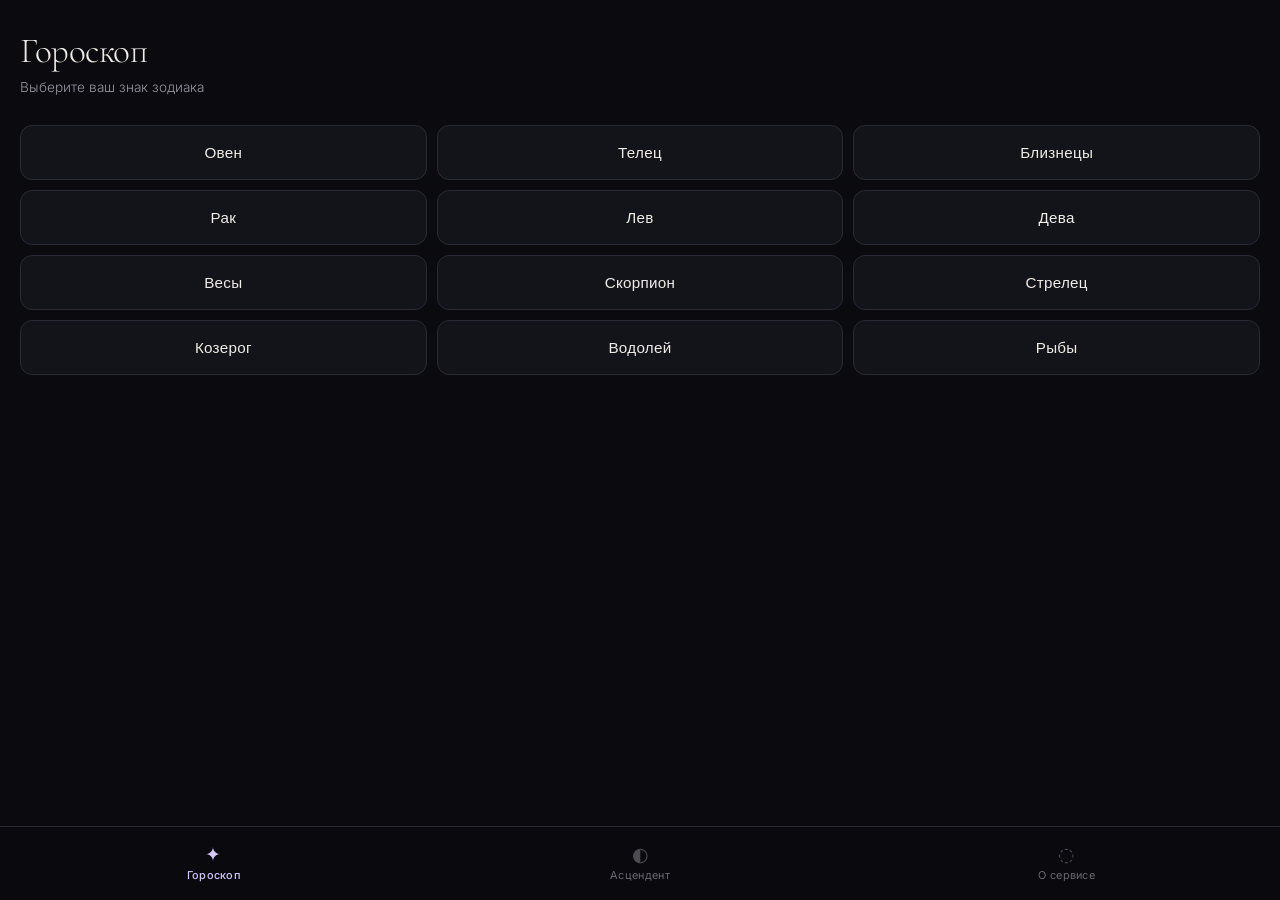
==== commit 1a51eb9f: "Убраны эмодзи из текстов, возвращены иконки в навигацию" ====
--- a/index.html
+++ b/index.html
@@ -8,7 +8,7 @@
     <script src="https://telegram.org/js/telegram-web-app.js"></script>
     <link rel="preconnect" href="https://fonts.googleapis.com">
     <link rel="preconnect" href="https://fonts.gstatic.com" crossorigin>
-    <link href="https://fonts.googleapis.com/css2?family=Cormorant+Garamond:ital,wght@0,300;0,400;0,500;1,300&family=Inter:wght@300;400;500&display=swap" rel="stylesheet">
+    <link href="https://fonts.googleapis.com/css2?family=Cormorant+Garamond:ital,wght@0,300;0,400;0,500;1,300&family=Inter:wght@300;400;500;600&display=swap" rel="stylesheet">
     <style>
         * { margin: 0; padding: 0; box-sizing: border-box; -webkit-tap-highlight-color: transparent; }
         
@@ -16,16 +16,17 @@
             --bg: #0a0a0f;
             --bg-card: #13131a;
             --bg-elevated: #1a1a23;
-            --border: #25252f;
-            --text: #e8e4df;
-            --text-dim: #8a8690;
-            --text-muted: #5a5760;
-            --accent: #c9b8ff;
-            --accent-dim: rgba(201, 184, 255, 0.15);
+            --border: #2a2a35;
+            --text: #f0ece6;
+            --text-dim: #9a96a0;
+            --text-muted: #6a6770;
+            --accent: #d4c8ff;
+            --accent-dim: rgba(212, 200, 255, 0.12);
             --success: #7dd3a0;
             --danger: #ff7b8a;
             --venus: #e891a8;
             --mars: #ff9b7a;
+            --gold: #d4af37;
         }
         
         html, body {
@@ -43,7 +44,6 @@
             -webkit-font-smoothing: antialiased;
         }
         
-        /* Главный контейнер с отступом под нижнюю панель */
         .app {
             height: 100vh;
             height: 100dvh;
@@ -62,7 +62,6 @@
         
         .content::-webkit-scrollbar { display: none; }
         
-        /* Экраны */
         .screen { display: none; animation: fadeIn 0.3s ease; }
         .screen.active { display: block; }
         
@@ -71,7 +70,6 @@
             to { opacity: 1; transform: translateY(0); }
         }
         
-        /* Заголовки */
         .screen-header {
             margin-bottom: 28px;
             padding-top: 8px;
@@ -92,7 +90,6 @@
             font-weight: 300;
         }
         
-        /* Сетка знаков */
         .signs-grid {
             display: grid;
             grid-template-columns: repeat(3, 1fr);
@@ -102,42 +99,31 @@
         
         .sign-card {
             background: var(--bg-card);
-            border: 1px solid var(--border);
-            border-radius: 14px;
-            padding: 16px 8px;
+            border: 1.5px solid var(--border);
+            border-radius: 12px;
+            padding: 18px 8px;
             text-align: center;
             cursor: pointer;
             transition: all 0.25s ease;
             position: relative;
-            overflow: hidden;
-        }
-        
-        .sign-card::before {
-            content: '';
-            position: absolute;
-            top: 0; left: 0; right: 0;
-            height: 2px;
-            background: linear-gradient(90deg, transparent, var(--accent), transparent);
-            opacity: 0;
-            transition: opacity 0.25s;
         }
         
         .sign-card:hover {
             background: var(--bg-elevated);
-            border-color: #35354a;
+            border-color: #3a3a4a;
             transform: translateY(-2px);
         }
         
         .sign-card.active {
             background: var(--accent-dim);
             border-color: var(--accent);
-        }
-        
-        .sign-card.active::before { opacity: 1; }
+            box-shadow: 0 4px 20px rgba(212, 200, 255, 0.15);
+        }
         
         .sign-name {
-            font-size: 0.9rem;
+            font-size: 0.95rem;
             font-weight: 400;
+            color: var(--text);
             letter-spacing: 0.3px;
         }
         
@@ -146,7 +132,6 @@
             font-weight: 500;
         }
         
-        /* Сегментированный переключатель */
         .segmented {
             display: flex;
             background: var(--bg-card);
@@ -162,7 +147,7 @@
             border: none;
             color: var(--text-dim);
             padding: 10px 4px;
-            font-size: 0.8rem;
+            font-size: 0.82rem;
             font-weight: 400;
             cursor: pointer;
             border-radius: 7px;
@@ -177,12 +162,11 @@
             box-shadow: 0 2px 8px rgba(0,0,0,0.3);
         }
         
-        /* Карточка прогноза */
         .forecast-card {
             background: var(--bg-card);
             border: 1px solid var(--border);
             border-radius: 16px;
-            padding: 22px;
+            padding: 24px;
             margin-bottom: 16px;
         }
         
@@ -190,13 +174,13 @@
             display: flex;
             justify-content: space-between;
             align-items: center;
-            margin-bottom: 18px;
-            padding-bottom: 14px;
+            margin-bottom: 20px;
+            padding-bottom: 16px;
             border-bottom: 1px solid var(--border);
         }
         
         .forecast-date {
-            font-size: 0.75rem;
+            font-size: 0.78rem;
             color: var(--text-muted);
             letter-spacing: 0.5px;
         }
@@ -206,26 +190,28 @@
             color: var(--text-dim);
             font-family: 'SF Mono', 'Monaco', monospace;
             letter-spacing: 0.3px;
+            max-width: 60%;
+            text-align: right;
         }
         
         .forecast-section {
-            margin-bottom: 18px;
+            margin-bottom: 22px;
         }
         
         .forecast-section:last-child { margin-bottom: 0; }
         
         .forecast-label {
-            font-size: 0.7rem;
+            font-size: 0.72rem;
             text-transform: uppercase;
             color: var(--text-muted);
             letter-spacing: 1.5px;
-            margin-bottom: 8px;
+            margin-bottom: 10px;
             font-weight: 500;
         }
         
         .forecast-text {
-            font-size: 1rem;
-            line-height: 1.55;
+            font-size: 1.02rem;
+            line-height: 1.6;
             color: var(--text);
             font-weight: 300;
         }
@@ -237,49 +223,125 @@
             padding: 14px;
             background: var(--bg-elevated);
             border-radius: 10px;
-            margin-bottom: 8px;
+            margin-bottom: 10px;
             border-left: 2px solid var(--accent);
         }
         
         .planet-row.venus { border-left-color: var(--venus); }
         .planet-row.mars { border-left-color: var(--mars); }
         
-        .planet-symbol {
-            font-size: 1.1rem;
-            flex-shrink: 0;
-            margin-top: 2px;
+        .planet-label {
+            font-size: 0.72rem;
+            text-transform: uppercase;
+            letter-spacing: 1px;
+            color: var(--text-muted);
+            font-weight: 500;
+            margin-bottom: 6px;
         }
         
         .planet-text {
-            font-size: 0.88rem;
+            font-size: 0.9rem;
             line-height: 1.5;
             color: var(--text);
         }
         
-        /* Пустое состояние */
-        .empty-state {
-            text-align: center;
-            padding: 60px 20px;
-            color: var(--text-muted);
-        }
-        
-        .empty-state-icon {
-            font-size: 2.5rem;
+        .premium-teaser {
+            background: linear-gradient(135deg, rgba(212, 175, 55, 0.08) 0%, rgba(212, 175, 55, 0.03) 100%);
+            border: 1px solid rgba(212, 175, 55, 0.25);
+            border-radius: 14px;
+            padding: 22px;
+            margin-top: 20px;
+            position: relative;
+            overflow: hidden;
+        }
+        
+        .premium-teaser::before {
+            content: '';
+            position: absolute;
+            top: 0;
+            left: 0;
+            right: 0;
+            height: 2px;
+            background: linear-gradient(90deg, transparent, var(--gold), transparent);
+        }
+        
+        .premium-badge {
+            display: inline-block;
+            background: var(--gold);
+            color: #000;
+            font-size: 0.68rem;
+            font-weight: 600;
+            padding: 4px 10px;
+            border-radius: 4px;
+            text-transform: uppercase;
+            letter-spacing: 1px;
             margin-bottom: 12px;
-            opacity: 0.4;
-        }
-        
-        .empty-state-text {
-            font-size: 0.9rem;
-            font-weight: 300;
-        }
-        
-        /* Форма асцендента */
+        }
+        
+        .premium-title {
+            font-family: 'Cormorant Garamond', serif;
+            font-size: 1.3rem;
+            font-weight: 400;
+            margin-bottom: 10px;
+            color: var(--text);
+        }
+        
+        .premium-text {
+            font-size: 0.88rem;
+            line-height: 1.55;
+            color: var(--text-dim);
+            margin-bottom: 16px;
+        }
+        
+        .premium-features {
+            list-style: none;
+            margin-bottom: 18px;
+        }
+        
+        .premium-features li {
+            font-size: 0.85rem;
+            color: var(--text-dim);
+            padding: 6px 0;
+            padding-left: 20px;
+            position: relative;
+        }
+        
+        .premium-features li::before {
+            content: '';
+            position: absolute;
+            left: 0;
+            top: 12px;
+            width: 6px;
+            height: 6px;
+            background: var(--gold);
+            border-radius: 50%;
+        }
+        
+        .premium-btn {
+            width: 100%;
+            background: var(--gold);
+            color: #000;
+            border: none;
+            padding: 14px;
+            border-radius: 10px;
+            font-size: 0.92rem;
+            font-weight: 600;
+            cursor: pointer;
+            transition: all 0.2s;
+            font-family: inherit;
+            letter-spacing: 0.3px;
+        }
+        
+        .premium-btn:hover {
+            background: #e5c158;
+            transform: translateY(-1px);
+        }
+        
         .form-group { margin-bottom: 16px; }
         
         .form-label { 
             display: block; 
-            font-size: 0.7rem; 
+            font-size: 0.72rem; 
             color: var(--text-muted);
             margin-bottom: 8px;
             text-transform: uppercase;
@@ -442,7 +504,6 @@
             text-decoration: none;
         }
         
-        /* О сервисе */
         .about-section {
             margin-bottom: 24px;
         }
@@ -483,14 +544,13 @@
             margin-top: 20px;
         }
         
-        /* Нижняя навигация */
         .tab-bar {
             display: flex;
-            background: rgba(10, 10, 15, 0.95);
+            background: rgba(10, 10, 15, 0.98);
             backdrop-filter: blur(20px);
             -webkit-backdrop-filter: blur(20px);
             border-top: 1px solid var(--border);
-            padding: 8px 0 calc(8px + env(safe-area-inset-bottom));
+            padding: 10px 0 calc(10px + env(safe-area-inset-bottom));
             position: sticky;
             bottom: 0;
             z-index: 100;
@@ -514,12 +574,17 @@
         .tab-item.active { color: var(--accent); }
         
         .tab-icon {
-            font-size: 1.3rem;
+            font-size: 1.2rem;
             line-height: 1;
+            opacity: 0.7;
+        }
+        
+        .tab-item.active .tab-icon {
+            opacity: 1;
         }
         
         .tab-label {
-            font-size: 0.65rem;
+            font-size: 0.68rem;
             font-weight: 400;
             letter-spacing: 0.3px;
         }
@@ -527,13 +592,14 @@
         .tab-item.active .tab-label {
             font-weight: 500;
         }
+        
+        .hidden { display: none; }
     </style>
 </head>
 <body>
     <div class="app">
         <div class="content">
             
-            <!-- ЭКРАН 1: ГОРОСКОП -->
             <div class="screen active" id="screen-horoscope">
                 <div class="screen-header">
                     <h1 class="screen-title">Гороскоп</h1>
@@ -558,7 +624,6 @@
                 <div id="forecastContainer"></div>
             </div>
             
-            <!-- ЭКРАН 2: АСЦЕНДЕНТ -->
             <div class="screen" id="screen-ascendant">
                 <div class="screen-header">
                     <h1 class="screen-title">Асцендент</h1>
@@ -608,10 +673,10 @@
                     <div class="form-group">
                         <label class="form-label">Примерное время</label>
                         <select class="form-select" id="timeOfDay">
-                            <option value="09:00">Утро (06–12)</option>
-                            <option value="15:00" selected>День (12–18)</option>
-                            <option value="21:00">Вечер (18–00)</option>
-                            <option value="03:00">Ночь (00–06)</option>
+                            <option value="09:00">Утро (06-12)</option>
+                            <option value="15:00" selected>День (12-18)</option>
+                            <option value="21:00">Вечер (18-00)</option>
+                            <option value="03:00">Ночь (00-06)</option>
                         </select>
                     </div>
                 </div>
@@ -627,7 +692,6 @@
                 <div id="ascendantResult"></div>
             </div>
             
-            <!-- ЭКРАН 3: О СЕРВИСЕ -->
             <div class="screen" id="screen-about">
                 <div class="screen-header">
                     <h1 class="screen-title">О сервисе</h1>
@@ -645,9 +709,7 @@
                 <div class="about-section">
                     <h2 class="about-title">Что мы считаем</h2>
                     <p class="about-text">
-                        • Положение Солнца, Луны, Меркурия, Венеры и Марса<br>
-                        • Статус Меркурия (прямой или ретроградный)<br>
-                        • Асцендент по вашему месту и времени рождения
+                        Положение Солнца, Луны, Меркурия, Венеры и Марса. Статус Меркурия (прямой или ретроградный). Асцендент по вашему месту и времени рождения.
                     </p>
                 </div>
                 
@@ -658,7 +720,7 @@
                         и сразу удаляются из памяти сервера.
                     </p>
                     <p class="about-text">
-                        <a href="privacy.html" target="_blank" class="about-link">Полная политика конфиденциальности →</a>
+                        <a href="privacy.html" target="_blank" class="about-link">Полная политика конфиденциальности</a>
                     </p>
                 </div>
                 
@@ -670,7 +732,6 @@
             
         </div>
         
-        <!-- НИЖНЯЯ НАВИГАЦИЯ -->
         <nav class="tab-bar">
             <button class="tab-item active" data-screen="horoscope">
                 <span class="tab-icon">✦</span>
@@ -688,18 +749,16 @@
     </div>
 
     <script>
-        const VERSION = '2026.11.09.2';
+        const VERSION = '2026.11.09.4';
         let horoscopeData = null;
         let currentSign = null;
         let currentPeriod = 'today';
 
-        // Загрузка данных
         fetch('horoscope.json?v=' + VERSION)
             .then(r => r.json())
             .then(data => { horoscopeData = data; })
             .catch(err => console.error('Ошибка загрузки:', err));
 
-        // Навигация между экранами
         document.querySelectorAll('.tab-item').forEach(tab => {
             tab.addEventListener('click', () => {
                 const screenId = tab.dataset.screen;
@@ -711,7 +770,6 @@
             });
         });
 
-        // Выбор знака
         document.querySelectorAll('.sign-card').forEach(card => {
             card.addEventListener('click', () => {
                 document.querySelectorAll('.sign-card').forEach(c => c.classList.remove('active'));
@@ -721,7 +779,6 @@
             });
         });
 
-        // Сегментированный переключатель периодов
         function getPeriodButtons() {
             return [
                 { id: 'today', label: 'День' },
@@ -761,24 +818,32 @@
                     'sagittarius': 'Стрелец', 'capricorn': 'Козерог', 'aquarius': 'Водолей', 'pisces': 'Рыбы'
                 };
                 
+                // Очищаем astro_fact от эмодзи
+                let astroFact = data.astro_fact;
+                astroFact = astroFact.replace(/[☉☽☿♀♂]/g, '').replace(/\|/g, ' · ').replace(/\s+/g, ' ').trim();
+                
                 html += `
                     <div class="forecast-card">
                         <div class="forecast-meta">
                             <span class="forecast-date">${signNames[currentSign]} · ${data.date_ref}</span>
-                            <span class="forecast-astro">${data.astro_fact}</span>
+                            <span class="forecast-astro">${astroFact}</span>
                         </div>
                         
                         <div class="planet-row venus">
-                            <span class="planet-symbol">♀</span>
-                            <span class="planet-text">${data.venus}</span>
+                            <div>
+                                <div class="planet-label">Венера</div>
+                                <div class="planet-text">${data.venus}</div>
+                            </div>
                         </div>
                         <div class="planet-row mars">
-                            <span class="planet-symbol">♂</span>
-                            <span class="planet-text">${data.mars}</span>
+                            <div>
+                                <div class="planet-label">Марс</div>
+                                <div class="planet-text">${data.mars}</div>
+                            </div>
                         </div>
                         
                         <div class="forecast-section" style="margin-top: 18px;">
-                            <div class="forecast-label">Фокус</div>
+                            <div class="forecast-label">Фокус периода</div>
                             <div class="forecast-text">${data.focus}</div>
                         </div>
                         <div class="forecast-section">
@@ -786,16 +851,32 @@
                             <div class="forecast-text">${data.do}</div>
                         </div>
                         <div class="forecast-section">
-                            <div class="forecast-label">Избегать</div>
+                            <div class="forecast-label">Категорически избегать</div>
                             <div class="forecast-text">${data.avoid}</div>
                         </div>
                     </div>
+                    
+                    <div class="premium-teaser">
+                        <span class="premium-badge">Полный разбор</span>
+                        <h3 class="premium-title">Узнайте всё о вашей натальной карте</h3>
+                        <p class="premium-text">
+                            Бесплатный гороскоп показывает лишь поверхностные транзиты. 
+                            Полный разбор раскроет ваши кармические задачи, сильные стороны и точки роста.
+                        </p>
+                        <ul class="premium-features">
+                            <li>Все 12 домов гороскопа с детальной интерпретацией</li>
+                            <li>Аспекты между планетами и их влияние на судьбу</li>
+                            <li>Кармические узлы и задачи воплощения</li>
+                            <li>Прогноз на 12 месяцев с точными датами событий</li>
+                            <li>Совместимость с партнёром (синастрия)</li>
+                        </ul>
+                        <button class="premium-btn" onclick="showPremiumInfo()">Получить полный разбор — 499 ₽</button>
+                    </div>
                 `;
             }
             
             container.innerHTML = html;
             
-            // Навешиваем обработчики на сегменты
             container.querySelectorAll('.segment').forEach(btn => {
                 btn.addEventListener('click', () => {
                     currentPeriod = btn.dataset.period;
@@ -804,14 +885,16 @@
             });
         }
 
-        // Переключение времени
+        function showPremiumInfo() {
+            alert('Полный разбор натальной карты — 499 ₽\n\nВключает:\n• 12 домов гороскопа\n• Все аспекты планет\n• Кармические задачи\n• Прогноз на 12 месяцев\n• Совместимость с партнёром\n\nДля покупки напишите боту: @astro_facts_bot');
+        }
+
         function toggleTimeInput() {
             const isApproximate = document.getElementById('approximateTime').checked;
             document.getElementById('exactTimeBlock').classList.toggle('hidden', isApproximate);
             document.getElementById('approximateTimeBlock').classList.toggle('hidden', !isApproximate);
         }
 
-        // Расчёт асцендента
         async function calculateAscendant() {
             if (!document.getElementById('consentCheckbox').checked) {
                 showAscendantError('Подтвердите согласие на обработку данных');
